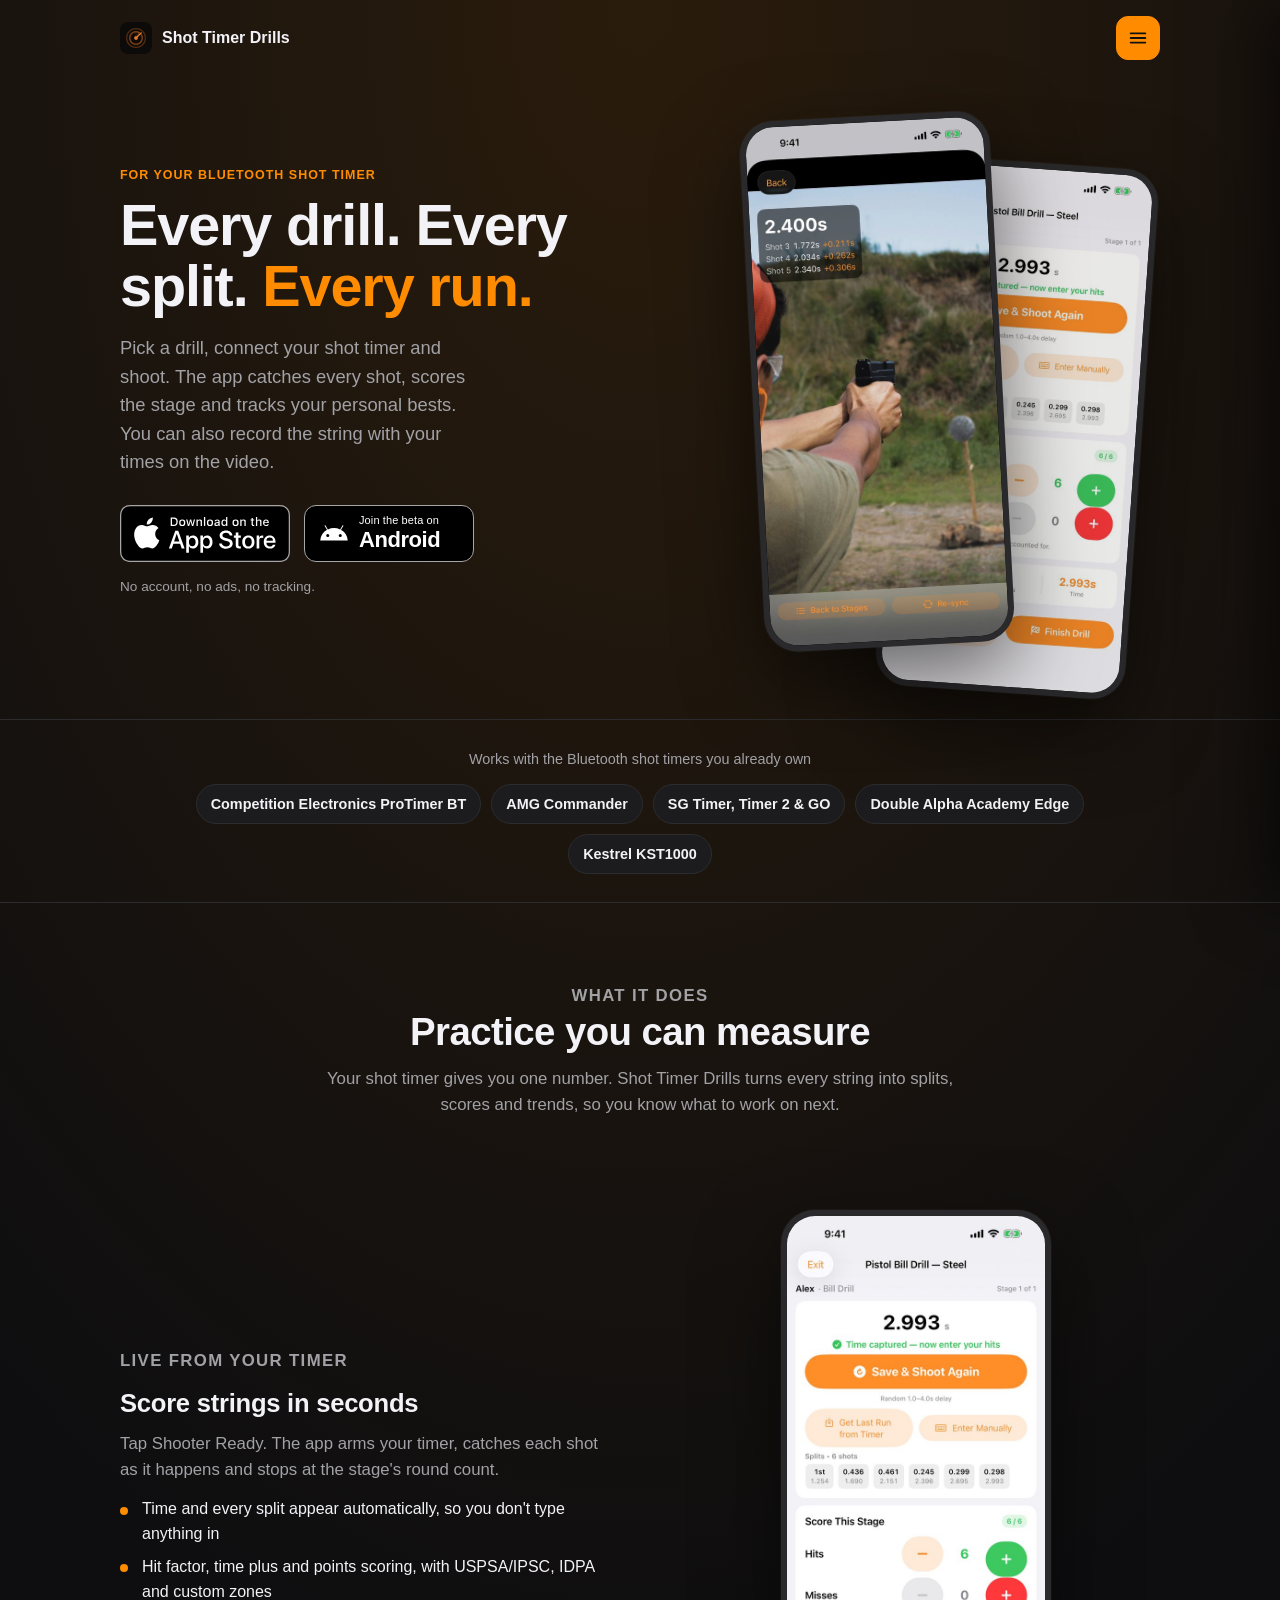
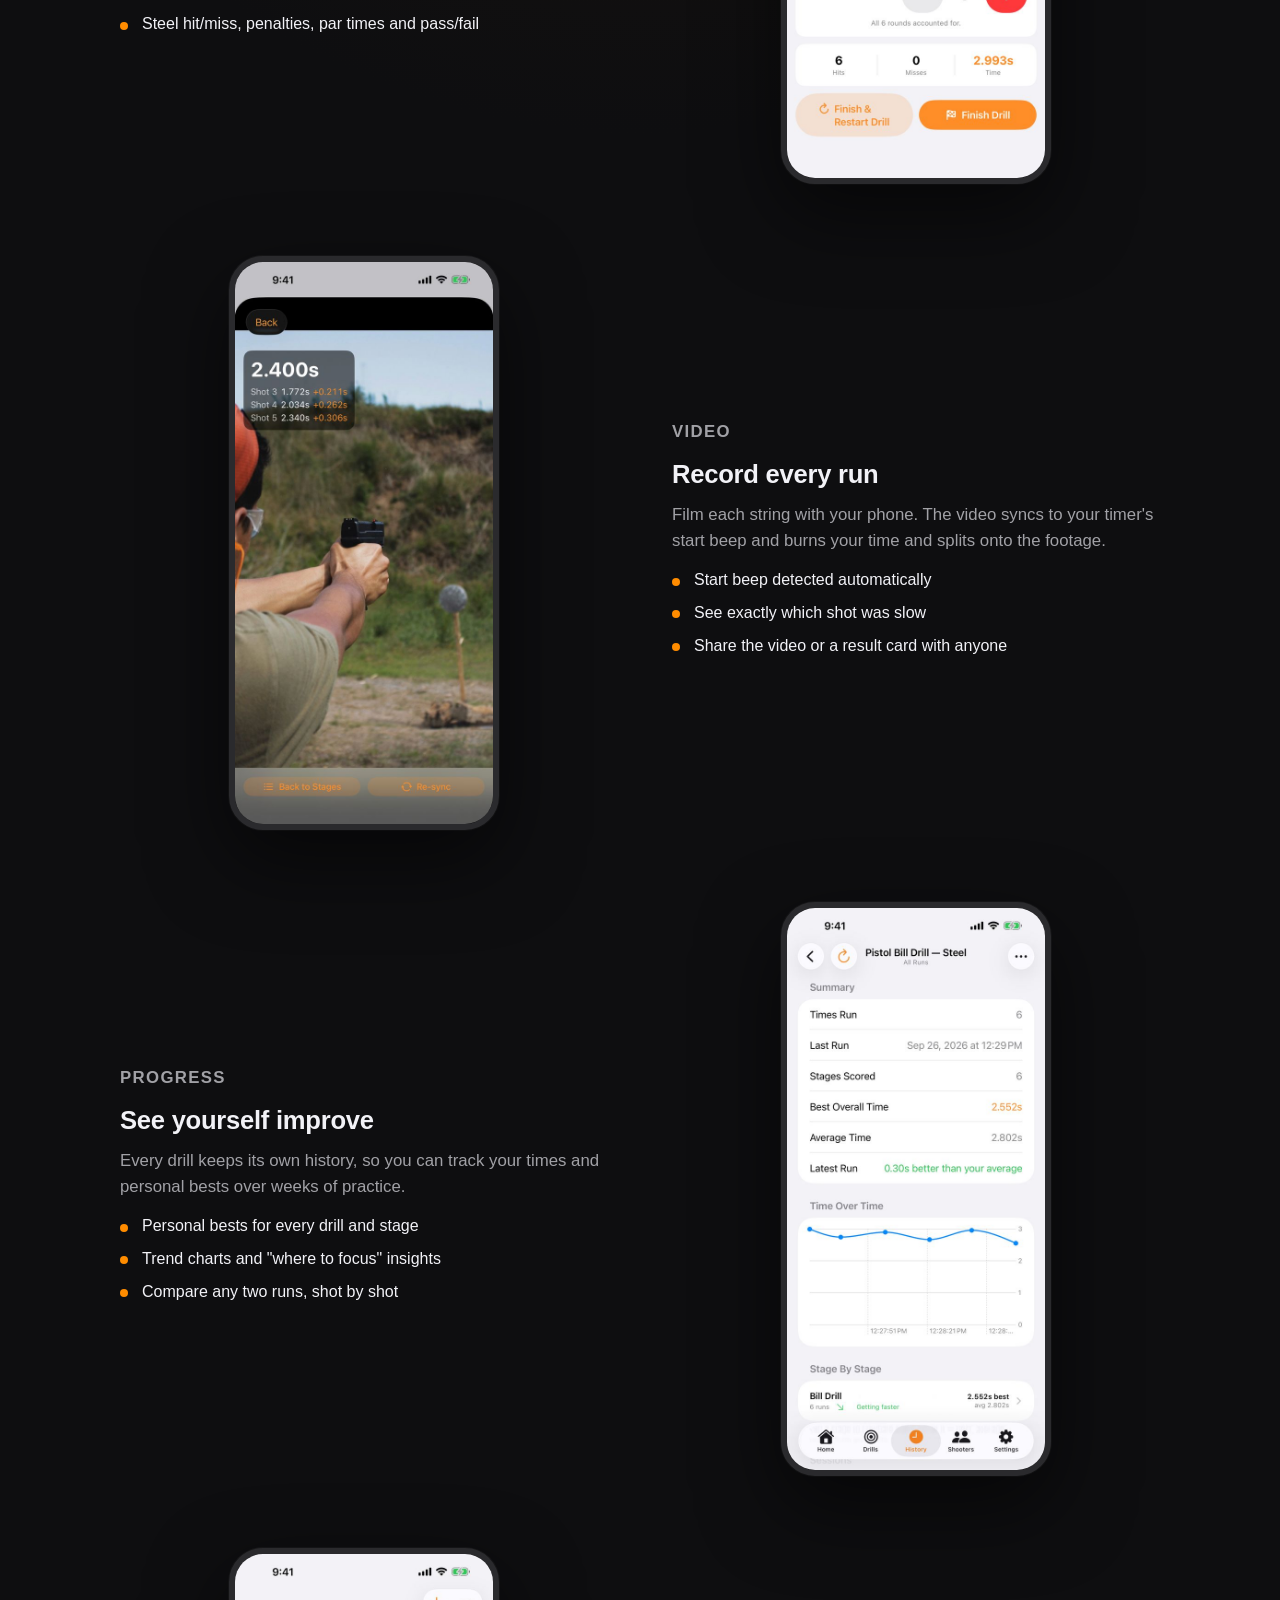
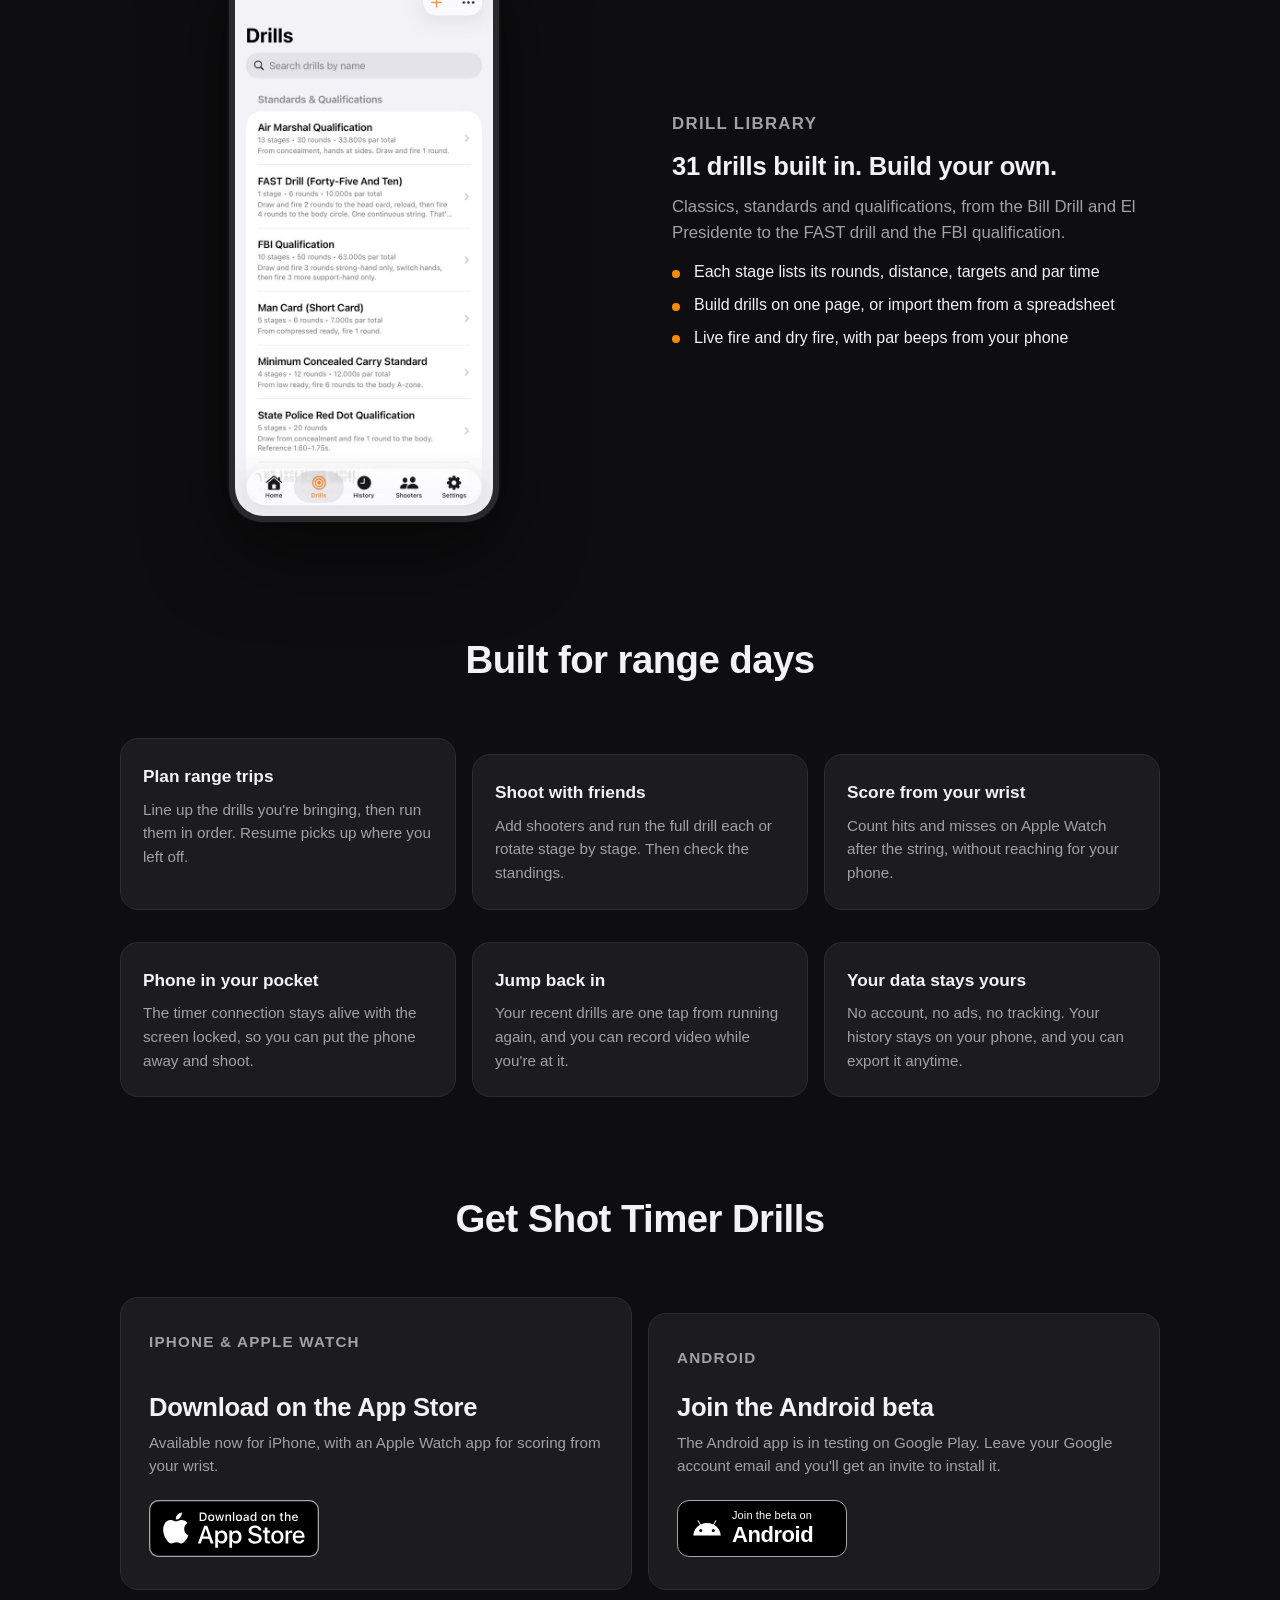
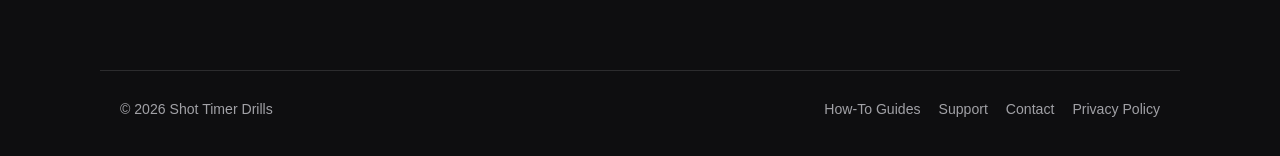
==== index.html @ 2b4931ea "Header: orange menu button Co-Authored-By: Claude Opus 5.5 <noreply@anthropic.com>" ====
<!doctype html>
<html lang="en">
<head>
<meta charset="utf-8">
<meta name="viewport" content="width=device-width, initial-scale=1, viewport-fit=cover">
<script>
  // Old links (and app versions already installed) point at the GitHub Pages
  // address, whose root used to be the privacy policy. Send them here.
  if (location.hostname === 'dkuruvilla12.github.io') {
    var p = location.pathname.replace(/^\/shot-timer-drills/, '') || '/';
    if (p === '/' || p === '/index.html') p = '/privacy/';
    location.replace('https://shottimerdrills.com' + p + location.hash);
  }
</script>
<title>Shot Timer Drills — Drills, splits and progress with your Bluetooth shot timer</title>
<meta name="description" content="Run shooting drills with your Bluetooth shot timer. Shot Timer Drills catches every split, scores the stage, records video with your times on it, and tracks your personal bests.">
<link rel="canonical" href="https://shottimerdrills.com/">
<meta property="og:type" content="website">
<meta property="og:title" content="Shot Timer Drills">
<meta property="og:description" content="Drills, splits and personal bests with your Bluetooth shot timer. On iPhone now, Android testers wanted.">
<meta property="og:url" content="https://shottimerdrills.com/">
<meta property="og:image" content="https://shottimerdrills.com/download/share.jpg">
<meta property="og:image:width" content="1024">
<meta property="og:image:height" content="500">
<meta name="twitter:card" content="summary_large_image">
<meta name="apple-itunes-app" content="app-id=6804109678">
<meta name="theme-color" content="#0e0e10">
<link rel="icon" href="download/icon.png">
<link rel="apple-touch-icon" href="download/icon.png">
<link rel="stylesheet" href="/site.css?v=3">
<style>
  :root {
    color-scheme: dark;
    --bg: #0e0e10;
    --card: #1c1c1e;
    --text: #f2f2f7;
    --muted: #a1a1a6;
    --accent: #ff8c00;
    --border: #2c2c2e;
  }
  * { box-sizing: border-box; }
  html { scroll-behavior: smooth; }
  body {
    margin: 0;
    font-family: -apple-system, BlinkMacSystemFont, "Segoe UI", Roboto, Helvetica, Arial, sans-serif;
    background: radial-gradient(120% 50% at 50% 0%, #2a1c0c 0%, var(--bg) 70%) no-repeat, var(--bg);
    color: var(--text);
    line-height: 1.55;
    -webkit-text-size-adjust: 100%;
  }
  a { color: var(--accent); text-decoration: none; }
  img { max-width: 100%; }
  .wrap { max-width: 1080px; margin: 0 auto; padding: 0 20px; }

  /* Hero */
  .hero {
    display: grid; grid-template-columns: 1.1fr 0.9fr; gap: 48px; align-items: center;
    padding: 40px 0 72px;
  }
  .eyebrow {
    color: var(--accent); font-weight: 700; font-size: 0.78rem;
    letter-spacing: 0.08em; text-transform: uppercase; margin: 0 0 10px;
  }
  h1 { font-size: clamp(2.3rem, 5.5vw, 3.6rem); line-height: 1.05; letter-spacing: -0.02em; margin: 0 0 18px; }
  h1 em { font-style: normal; color: var(--accent); }
  .lede { color: var(--muted); font-size: 1.15rem; margin: 0 0 28px; max-width: 34ch; }
  .ctas { display: flex; flex-wrap: wrap; align-items: center; gap: 14px; }
  .store-badge { display: inline-block; line-height: 0; border-radius: 12px; }
  .store-badge img { width: 170px; height: auto; display: block; }
  .button {
    display: inline-flex; align-items: center; gap: 8px;
    height: 57px; padding: 0 22px; border-radius: 12px;
    font-weight: 700; font-size: 1rem;
    border: 1px solid var(--border); background: var(--card); color: var(--text);
  }
  .button:hover { border-color: var(--accent); }
  .button.primary { background: var(--accent); border-color: var(--accent); color: #111; }
  .cta-note { color: var(--muted); font-size: 0.85rem; margin: 14px 0 0; }
  /* Android beta button styled like the App Store badge beside it */
  .beta-badge {
    display: inline-flex; align-items: center; gap: 10px;
    height: 57px; min-width: 170px; padding: 0 18px 0 14px;
    background: #000; color: #fff; border: 1px solid #a6a6a6; border-radius: 12px;
    text-decoration: none; line-height: 1; text-align: left;
  }
  .beta-badge:hover { text-decoration: none; border-color: #d1d1d6; }
  .beta-badge svg { width: 30px; height: 30px; flex: none; }
  .beta-badge .small { display: block; font-size: 11px; font-weight: 500; letter-spacing: 0.01em; margin-bottom: 3px; }
  .beta-badge .big { display: block; font-size: 22px; font-weight: 600; letter-spacing: -0.02em; }

  .phones { position: relative; display: flex; justify-content: center; min-height: 520px; }
  .phone {
    width: 250px; border-radius: 34px; overflow: hidden;
    border: 6px solid #2a2a2d; background: #000;
    box-shadow: 0 30px 80px rgba(0, 0, 0, 0.55), 0 0 0 1px rgba(255, 255, 255, 0.04);
  }
  .phone img { display: block; width: 100%; height: auto; }
  .phones .phone:first-child { position: relative; z-index: 2; transform: translateX(-60px) rotate(-3deg); }
  .phones .phone:last-child { position: absolute; top: 46px; transform: translateX(80px) rotate(4deg); opacity: 0.9; }

  /* Timers strip */
  .timers {
    border-top: 1px solid var(--border); border-bottom: 1px solid var(--border);
    padding: 28px 0; text-align: center;
  }
  .timers p { margin: 0 0 14px; color: var(--muted); font-size: 0.9rem; }
  .timers ul { list-style: none; margin: 0; padding: 0; display: flex; flex-wrap: wrap; justify-content: center; gap: 10px; }
  .timers li {
    padding: 8px 14px; border-radius: 999px; background: var(--card);
    border: 1px solid var(--border); font-size: 0.9rem; font-weight: 600;
  }

  /* Features */
  .features { padding: 80px 0 20px; }
  .section-head { text-align: center; max-width: 640px; margin: 0 auto 56px; }
  h2 { font-size: clamp(1.7rem, 3.5vw, 2.4rem); line-height: 1.15; letter-spacing: -0.015em; margin: 0 0 12px; }
  .section-head p { color: var(--muted); font-size: 1.05rem; margin: 0; }
  .feature {
    display: grid; grid-template-columns: 1fr 1fr; gap: 64px; align-items: center;
    padding: 36px 0;
  }
  .feature:nth-of-type(even) .feature-shot { order: -1; }
  .feature-shot { display: flex; justify-content: center; }
  .feature-shot .phone { width: 270px; }
  h3 { font-size: 1.6rem; line-height: 1.2; margin: 0 0 12px; letter-spacing: -0.01em; }
  .feature p { color: var(--muted); margin: 0 0 14px; font-size: 1.05rem; }
  .feature ul { margin: 0; padding: 0; list-style: none; }
  .feature li { position: relative; padding-left: 22px; margin: 8px 0; }
  .feature li::before {
    content: ""; position: absolute; left: 0; top: 0.6em;
    width: 8px; height: 8px; border-radius: 50%; background: var(--accent);
  }

  /* Extras grid */
  .extras { padding: 60px 0 40px; }
  .grid { display: grid; grid-template-columns: repeat(3, 1fr); gap: 16px; }
  .card {
    background: var(--card); border: 1px solid var(--border); border-radius: 18px;
    padding: 24px 22px;
  }
  .card h4 { margin: 0 0 8px; font-size: 1.08rem; }
  .card p { margin: 0; color: var(--muted); font-size: 0.95rem; }

  /* Get it */
  .get { padding: 60px 0 80px; }
  .get-grid { display: grid; grid-template-columns: 1fr 1fr; gap: 16px; }
  .get .card { padding: 32px 28px; display: flex; flex-direction: column; align-items: flex-start; }
  .get .card h3 { margin-bottom: 8px; }
  .get .card p { margin-bottom: 22px; flex: 1; }
  .get .card img.icon { width: 64px; height: 64px; border-radius: 15px; margin-bottom: 18px; }


  @media (max-width: 860px) {
    .hero { grid-template-columns: 1fr; text-align: center; padding-top: 24px; gap: 40px; }
    .lede { margin-left: auto; margin-right: auto; }
    .ctas { justify-content: center; }
    .phones { min-height: 0; }
    .phones .phone:first-child { transform: translateX(-40px) rotate(-3deg); width: 210px; }
    .phones .phone:last-child { transform: translateX(60px) rotate(4deg); width: 200px; top: 36px; }
    .feature { grid-template-columns: 1fr; gap: 28px; text-align: left; padding: 28px 0; }
    .feature .feature-shot, .feature:nth-of-type(even) .feature-shot { order: 0; }
    .feature-shot .phone { width: 240px; }
    .grid { grid-template-columns: 1fr 1fr; }
    .get-grid { grid-template-columns: 1fr; }
  }
  @media (max-width: 520px) {
    .grid { grid-template-columns: 1fr; }
    .phones .phone:first-child { width: 190px; transform: translateX(-34px) rotate(-3deg); }
    .phones .phone:last-child { width: 175px; transform: translateX(52px) rotate(4deg); }
    .button { height: 54px; }
  }
</style>
</head>
<body>
<nav class="site-nav" aria-label="Site">
  <a class="brand" href="/"><img src="/download/icon.png" alt="" width="32" height="32">Shot Timer Drills</a>
  <ul>
    <li><a href="/guides/">Guides</a></li>
    <li><a href="/support/">Support</a></li>
    <li><a href="/contact/">Contact</a></li>
  </ul>
</nav>
<div class="wrap">
  <header class="hero">
    <div>
      <p class="eyebrow">For your Bluetooth shot timer</p>
      <h1>Every drill. Every split. <em>Every run.</em></h1>
      <p class="lede">Pick a drill, connect your shot timer and shoot. The app catches every shot, scores the stage and tracks your personal bests. You can also record the string with your times on the video.</p>
      <div class="ctas">
        <a class="store-badge" href="https://apps.apple.com/us/app/shot-timer-drills/id6804109678">
          <img src="download/app-store-badge.svg" alt="Download on the App Store" width="170" height="57">
        </a>
        <a class="beta-badge" href="/beta/" aria-label="Join the beta on Android">
          <svg viewBox="0 0 24 24" aria-hidden="true"><path fill="#fff" d="M17.6 9.48l1.84-3.18a.38.38 0 0 0-.66-.38l-1.86 3.22a11.5 11.5 0 0 0-9.84 0L5.22 5.92a.38.38 0 0 0-.66.38L6.4 9.48A10.78 10.78 0 0 0 1 18h22a10.78 10.78 0 0 0-5.4-8.52zM7 15.25A1.25 1.25 0 1 1 8.25 14 1.25 1.25 0 0 1 7 15.25zm10 0A1.25 1.25 0 1 1 18.25 14 1.25 1.25 0 0 1 17 15.25z"/></svg>
          <span><span class="small">Join the beta on</span><span class="big">Android</span></span>
        </a>
      </div>
      <p class="cta-note">No account, no ads, no tracking.</p>
    </div>
    <div class="phones" aria-hidden="true">
      <div class="phone"><img src="images/video.jpg" alt="" width="560" height="1220"></div>
      <div class="phone"><img src="images/scoring.jpg" alt="" width="560" height="1220"></div>
    </div>
  </header>
</div>

<section class="timers" aria-label="Supported shot timers">
  <div class="wrap">
    <p>Works with the Bluetooth shot timers you already own</p>
    <ul>
      <li>Competition Electronics ProTimer BT</li>
      <li>AMG Commander</li>
      <li>SG Timer, Timer 2 &amp; GO</li>
      <li>Double Alpha Academy Edge</li>
      <li>Kestrel KST1000</li>
    </ul>
  </div>
</section>

<main class="wrap">
  <section class="features" id="features">
    <div class="section-head">
      <p class="eyebrow">What it does</p>
      <h2>Practice you can measure</h2>
      <p>Your shot timer gives you one number. Shot Timer Drills turns every string into splits, scores and trends, so you know what to work on next.</p>
    </div>

    <article class="feature">
      <div>
        <p class="eyebrow">Live from your timer</p>
        <h3>Score strings in seconds</h3>
        <p>Tap Shooter Ready. The app arms your timer, catches each shot as it happens and stops at the stage's round count.</p>
        <ul>
          <li>Time and every split appear automatically, so you don't type anything in</li>
          <li>Hit factor, time plus and points scoring, with USPSA/IPSC, IDPA and custom zones</li>
          <li>Steel hit/miss, penalties, par times and pass/fail</li>
        </ul>
      </div>
      <div class="feature-shot"><div class="phone"><img src="images/scoring.jpg" alt="Scoring a Bill Drill string: 2.993 seconds with six splits and hit counters" width="560" height="1220" loading="lazy"></div></div>
    </article>

    <article class="feature">
      <div>
        <p class="eyebrow">Video</p>
        <h3>Record every run</h3>
        <p>Film each string with your phone. The video syncs to your timer's start beep and burns your time and splits onto the footage.</p>
        <ul>
          <li>Start beep detected automatically</li>
          <li>See exactly which shot was slow</li>
          <li>Share the video or a result card with anyone</li>
        </ul>
      </div>
      <div class="feature-shot"><div class="phone"><img src="images/video.jpg" alt="Recorded video of a shooter with total time and splits overlaid" width="560" height="1220" loading="lazy"></div></div>
    </article>

    <article class="feature">
      <div>
        <p class="eyebrow">Progress</p>
        <h3>See yourself improve</h3>
        <p>Every drill keeps its own history, so you can track your times and personal bests over weeks of practice.</p>
        <ul>
          <li>Personal bests for every drill and stage</li>
          <li>Trend charts and "where to focus" insights</li>
          <li>Compare any two runs, shot by shot</li>
        </ul>
      </div>
      <div class="feature-shot"><div class="phone"><img src="images/progress.jpg" alt="Drill summary with best time, average time and a time-over-time chart" width="560" height="1220" loading="lazy"></div></div>
    </article>

    <article class="feature">
      <div>
        <p class="eyebrow">Drill library</p>
        <h3>31 drills built in. Build your own.</h3>
        <p>Classics, standards and qualifications, from the Bill Drill and El Presidente to the FAST drill and the FBI qualification.</p>
        <ul>
          <li>Each stage lists its rounds, distance, targets and par time</li>
          <li>Build drills on one page, or import them from a spreadsheet</li>
          <li>Live fire and dry fire, with par beeps from your phone</li>
        </ul>
      </div>
      <div class="feature-shot"><div class="phone"><img src="images/library.jpg" alt="Drill library listing standards and qualifications" width="560" height="1220" loading="lazy"></div></div>
    </article>
  </section>

  <section class="extras" aria-labelledby="extras-title">
    <div class="section-head">
      <h2 id="extras-title">Built for range days</h2>
    </div>
    <div class="grid">
      <div class="card">
        <h4>Plan range trips</h4>
        <p>Line up the drills you're bringing, then run them in order. Resume picks up where you left off.</p>
      </div>
      <div class="card">
        <h4>Shoot with friends</h4>
        <p>Add shooters and run the full drill each or rotate stage by stage. Then check the standings.</p>
      </div>
      <div class="card">
        <h4>Score from your wrist</h4>
        <p>Count hits and misses on Apple Watch after the string, without reaching for your phone.</p>
      </div>
      <div class="card">
        <h4>Phone in your pocket</h4>
        <p>The timer connection stays alive with the screen locked, so you can put the phone away and shoot.</p>
      </div>
      <div class="card">
        <h4>Jump back in</h4>
        <p>Your recent drills are one tap from running again, and you can record video while you're at it.</p>
      </div>
      <div class="card">
        <h4>Your data stays yours</h4>
        <p>No account, no ads, no tracking. Your history stays on your phone, and you can export it anytime.</p>
      </div>
    </div>
  </section>

  <section class="get" id="get" aria-labelledby="get-title">
    <div class="section-head">
      <h2 id="get-title">Get Shot Timer Drills</h2>
    </div>
    <div class="get-grid">
      <div class="card">
        <p class="eyebrow">iPhone &amp; Apple Watch</p>
        <h3>Download on the App Store</h3>
        <p>Available now for iPhone, with an Apple Watch app for scoring from your wrist.</p>
        <a class="store-badge" href="https://apps.apple.com/us/app/shot-timer-drills/id6804109678">
          <img src="download/app-store-badge.svg" alt="Download on the App Store" width="170" height="57">
        </a>
      </div>
      <div class="card">
        <p class="eyebrow">Android</p>
        <h3>Join the Android beta</h3>
        <p>The Android app is in testing on Google Play. Leave your Google account email and you'll get an invite to install it.</p>
        <a class="beta-badge" href="/beta/" aria-label="Join the beta on Android">
          <svg viewBox="0 0 24 24" aria-hidden="true"><path fill="#fff" d="M17.6 9.48l1.84-3.18a.38.38 0 0 0-.66-.38l-1.86 3.22a11.5 11.5 0 0 0-9.84 0L5.22 5.92a.38.38 0 0 0-.66.38L6.4 9.48A10.78 10.78 0 0 0 1 18h22a10.78 10.78 0 0 0-5.4-8.52zM7 15.25A1.25 1.25 0 1 1 8.25 14 1.25 1.25 0 0 1 7 15.25zm10 0A1.25 1.25 0 1 1 18.25 14 1.25 1.25 0 0 1 17 15.25z"/></svg>
          <span><span class="small">Join the beta on</span><span class="big">Android</span></span>
        </a>
      </div>
    </div>
  </section>

</main>
<footer class="site-footer">
  <span>© 2026 Shot Timer Drills</span>
  <div class="links">
    <a href="/guides/">How-To Guides</a>
    <a href="/support/">Support</a>
    <a href="/contact/">Contact</a>
    <a href="/privacy/">Privacy Policy</a>
  </div>
</footer>
<script src="/site.js?v=1" defer></script>
</body>
</html>
---- site.css ----
/* Shared look for every page, matching the home page: dark, amber glow, orange accent.
   Pages may add their own <style> after this file for page-only rules. */
:root {
  color-scheme: dark;
  --bg: #0e0e10;
  --card: #1c1c1e;
  --card-2: #151517;
  --text: #f2f2f7;
  --muted: #a1a1a6;
  --accent: #ff8c00;
  --border: #2c2c2e;
  --frame: #2a2a2d;
}
* { box-sizing: border-box; }
html { scroll-behavior: smooth; }
body {
  margin: 0;
  font-family: -apple-system, BlinkMacSystemFont, "Segoe UI", Roboto, Helvetica, Arial, sans-serif;
  background: radial-gradient(120% 50% at 50% 0%, #2a1c0c 0%, var(--bg) 70%) no-repeat, var(--bg);
  color: var(--text);
  line-height: 1.6;
  -webkit-text-size-adjust: 100%;
}
a { color: var(--accent); text-decoration: none; }
a:hover { text-decoration: underline; }
img { max-width: 100%; }

/* Menu */
.site-nav {
  max-width: 1080px;
  margin: 0 auto;
  padding: max(16px, env(safe-area-inset-top)) 20px 16px;
  display: flex;
  align-items: center;
  justify-content: space-between;
  gap: 12px 24px;
  flex-wrap: wrap;
  line-height: 1.3;
}
.site-nav .brand {
  display: flex;
  align-items: center;
  gap: 10px;
  color: var(--text);
  font-weight: 700;
  font-size: 1rem;
}
.site-nav .brand:hover { text-decoration: none; }
.site-nav .brand img { width: 32px; height: 32px; border-radius: 8px; }
.site-nav ul {
  list-style: none;
  margin: 0;
  padding: 0;
  display: flex;
  flex-wrap: wrap;
  gap: 4px 22px;
  font-size: 0.95rem;
}
.site-nav ul a { color: var(--muted); }
.site-nav ul a:hover { color: var(--text); text-decoration: none; }
.site-nav ul a[aria-current="page"] { color: var(--accent); font-weight: 600; }

/* Page layout */
.page { max-width: 760px; margin: 0 auto; padding: 0 20px 72px; }
.page.wide { max-width: 1000px; }
.page-head { text-align: center; padding: 40px 0 40px; }
.eyebrow {
  color: var(--accent);
  font-weight: 700;
  font-size: 0.78rem;
  letter-spacing: 0.08em;
  text-transform: uppercase;
  margin: 0 0 10px;
}
.page-head h1 {
  font-size: clamp(2.2rem, 5vw, 3.2rem);
  line-height: 1.08;
  letter-spacing: -0.02em;
  margin: 0 0 14px;
}
.page-head .lede { color: var(--muted); font-size: 1.12rem; margin: 0 auto; max-width: 52ch; }
.page-head .meta { color: var(--muted); font-size: 0.9rem; margin: 10px 0 0; }

/* Cards and prose */
.card {
  background: var(--card);
  border: 1px solid var(--border);
  border-radius: 18px;
  padding: 32px;
}
.card + .card { margin-top: 16px; }
.prose h2 {
  font-size: 1.3rem;
  line-height: 1.25;
  letter-spacing: -0.01em;
  margin: 36px 0 10px;
  scroll-margin-top: 20px;
}
.prose h2:first-child { margin-top: 0; }
.prose p, .prose li { color: #d1d1d6; }
.prose strong { color: var(--text); }
.prose ul, .prose ol { padding-left: 1.3em; }
.prose li { margin: 6px 0; }
.prose .note {
  margin-top: 36px;
  padding-top: 22px;
  border-top: 1px solid var(--border);
  color: var(--muted);
}

/* Buttons */
.button {
  display: inline-flex;
  align-items: center;
  justify-content: center;
  gap: 8px;
  min-height: 54px;
  padding: 12px 24px;
  border-radius: 12px;
  font: inherit;
  font-weight: 700;
  font-size: 1rem;
  border: 1px solid var(--border);
  background: var(--card);
  color: var(--text);
  cursor: pointer;
  text-align: center;
}
.button:hover { border-color: var(--accent); text-decoration: none; }
.button.primary { background: var(--accent); border-color: var(--accent); color: #111; }
.button.primary:hover { opacity: 0.92; }

/* Phone screenshot frame (same as the home page) */
.phone {
  border-radius: 30px;
  overflow: hidden;
  border: 6px solid var(--frame);
  background: #000;
  box-shadow: 0 24px 60px rgba(0, 0, 0, 0.5), 0 0 0 1px rgba(255, 255, 255, 0.04);
}
.phone img { display: block; width: 100%; height: auto; }

/* Footer */
.site-footer {
  max-width: 1080px;
  margin: 0 auto;
  border-top: 1px solid var(--border);
  padding: 28px 20px max(36px, env(safe-area-inset-bottom));
  color: var(--muted);
  font-size: 0.88rem;
  display: flex;
  flex-wrap: wrap;
  justify-content: space-between;
  gap: 12px;
}
.site-footer .links { display: flex; flex-wrap: wrap; gap: 18px; }
.site-footer .links a { color: var(--muted); }
.site-footer .links a:hover { color: var(--text); text-decoration: none; }

@media (max-width: 560px) {
  .site-nav { justify-content: center; }
  .site-nav ul { width: 100%; justify-content: center; gap: 4px 20px; }
  .page-head { padding: 24px 0 28px; }
  .card { padding: 24px 20px; }
  .site-footer { justify-content: center; text-align: center; }
  .site-footer .links { justify-content: center; }
}

/* Pop-out menu from the right (built by site.js) */
.menu-button, .menu-close {
  display: grid; place-items: center;
  width: 44px; height: 44px; padding: 0;
  border-radius: 12px; border: 1px solid var(--border);
  background: var(--card); color: var(--text); cursor: pointer;
}
.menu-button:hover, .menu-close:hover { border-color: var(--accent); }
.menu-button { background: var(--accent); border-color: var(--accent); color: #111; }
.menu-button:hover { opacity: 0.9; }
.menu-button svg, .menu-close svg {
  width: 22px; height: 22px; fill: none; stroke: currentColor; stroke-width: 2; stroke-linecap: round;
}
.js-menu .site-nav { justify-content: space-between; }
.menu-backdrop {
  position: fixed; inset: 0; z-index: 50;
  background: rgba(0, 0, 0, 0.55);
  opacity: 0; pointer-events: none; transition: opacity 0.25s ease;
}
.menu-drawer {
  position: fixed; top: 0; right: 0; bottom: 0; z-index: 51;
  width: min(320px, 86vw);
  display: flex; flex-direction: column; gap: 8px;
  padding: max(16px, env(safe-area-inset-top)) 20px max(24px, env(safe-area-inset-bottom));
  background: #141416; border-left: 1px solid var(--border);
  box-shadow: -20px 0 60px rgba(0, 0, 0, 0.5);
  transform: translateX(100%); transition: transform 0.28s ease;
  overflow-y: auto;
}
.menu-open { overflow: hidden; }
.menu-open .menu-backdrop { opacity: 1; pointer-events: auto; }
.menu-open .menu-drawer { transform: none; }
.menu-head {
  display: flex; align-items: center; justify-content: space-between;
  padding-bottom: 12px; margin-bottom: 4px; border-bottom: 1px solid var(--border);
}
.menu-head span {
  color: var(--muted); font-weight: 700; font-size: 0.78rem;
  letter-spacing: 0.08em; text-transform: uppercase;
}
.menu-drawer ul { list-style: none; margin: 0; padding: 0; display: grid; gap: 4px; }
.menu-drawer ul a {
  display: block; padding: 14px 12px; border-radius: 12px;
  color: var(--text); font-size: 1.15rem; font-weight: 600;
}
.menu-drawer ul a:hover { background: var(--card); text-decoration: none; }
.menu-drawer ul a[aria-current="page"] { color: var(--accent); background: rgba(255, 140, 0, 0.1); }
.menu-cta { margin-top: auto; display: grid; gap: 10px; padding-top: 20px; }
.menu-cta-link {
  display: block; text-align: center; padding: 14px 16px; border-radius: 12px;
  font-weight: 700; color: var(--text); background: var(--card); border: 1px solid var(--border);
}
.menu-cta-link:hover { text-decoration: none; border-color: var(--accent); }
.menu-cta-link.primary { background: var(--accent); border-color: var(--accent); color: #111; }
@media (max-width: 560px) {
  .js-menu .site-nav { justify-content: space-between; }
}
@media (prefers-reduced-motion: reduce) {
  .menu-drawer, .menu-backdrop { transition: none; }
}
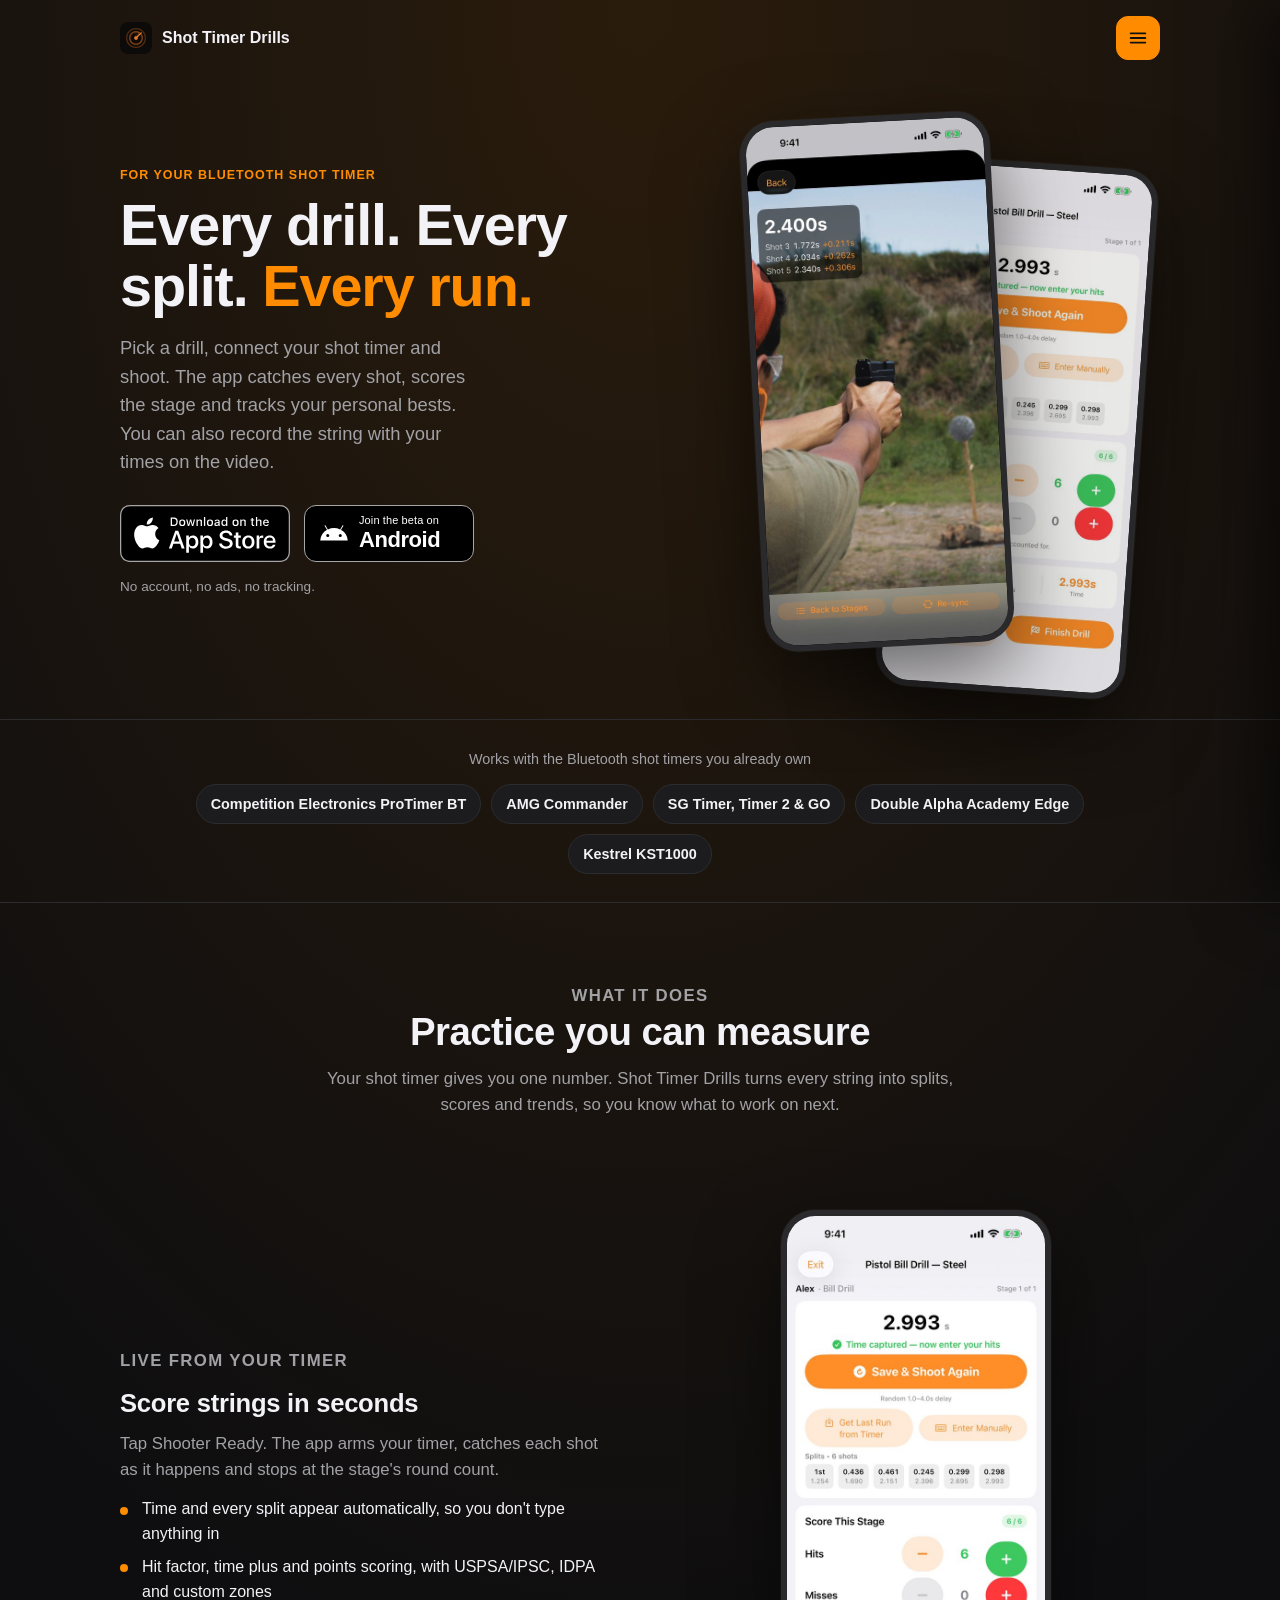
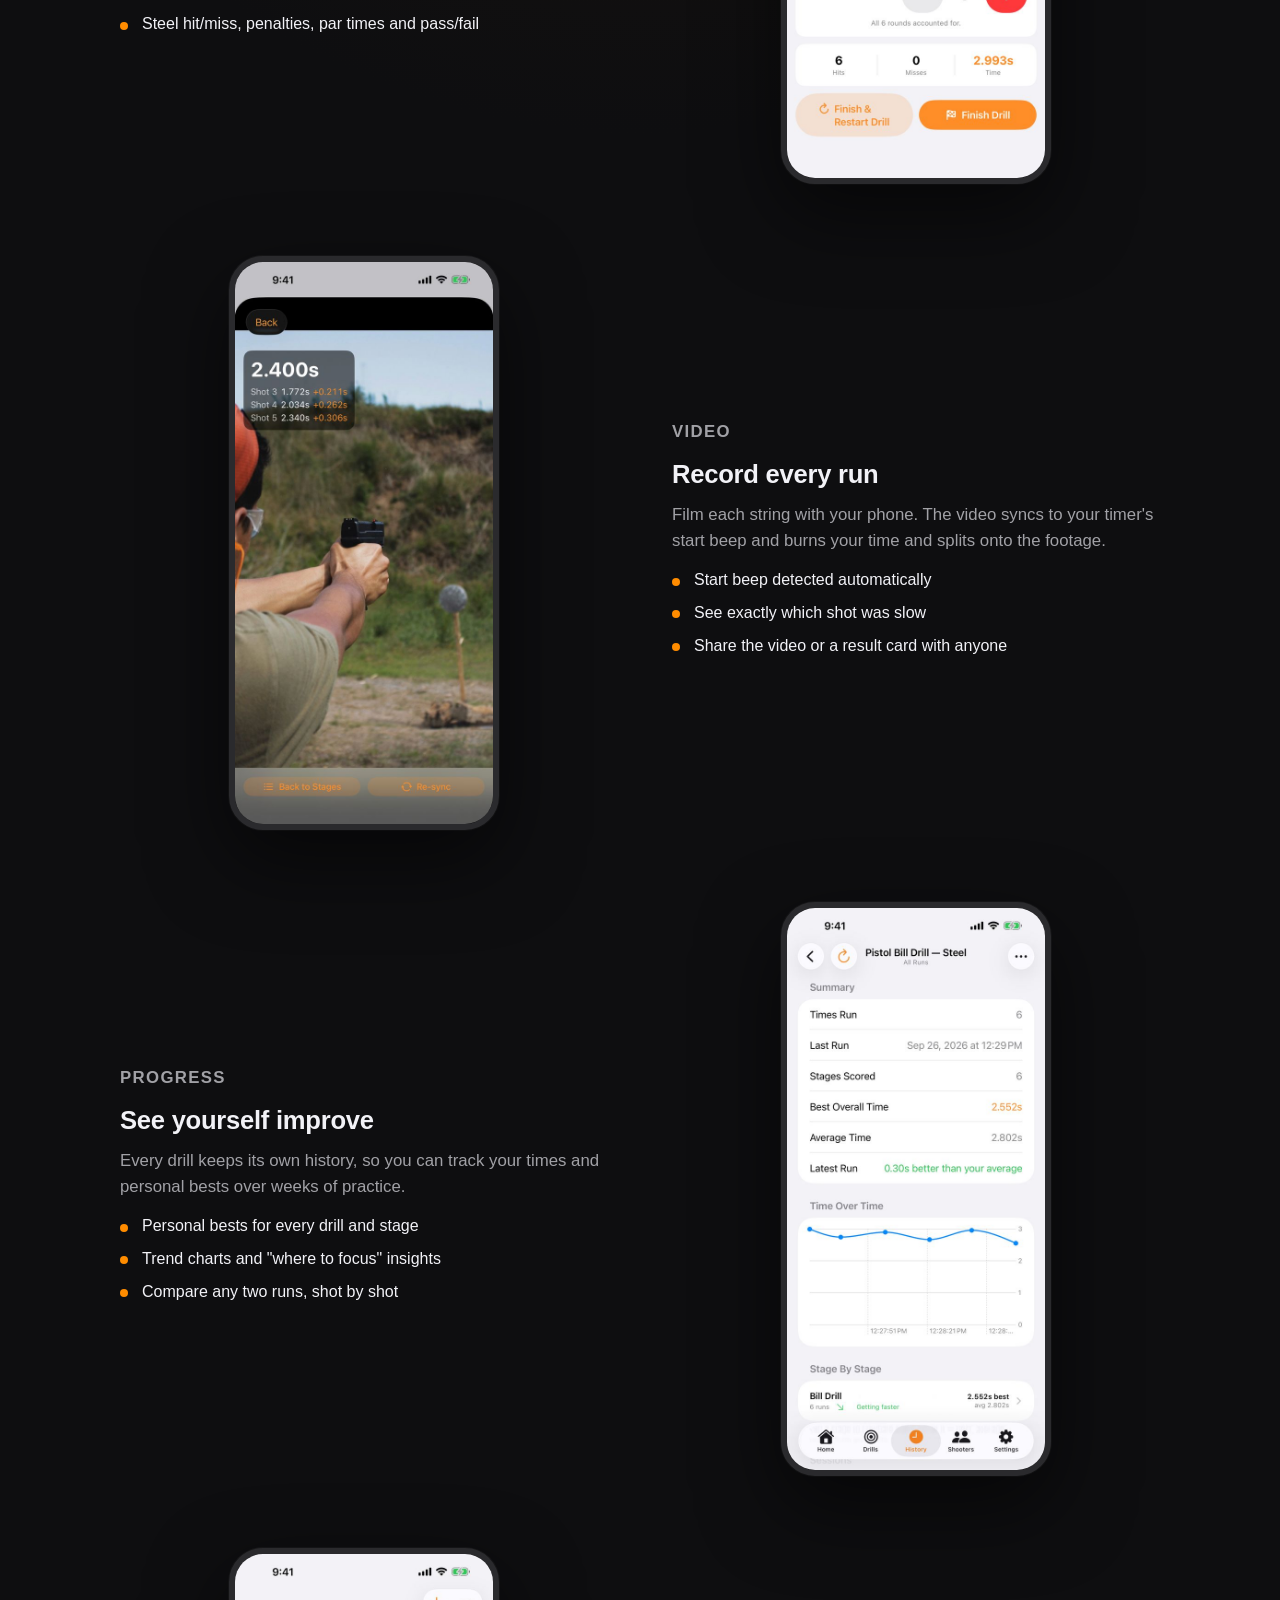
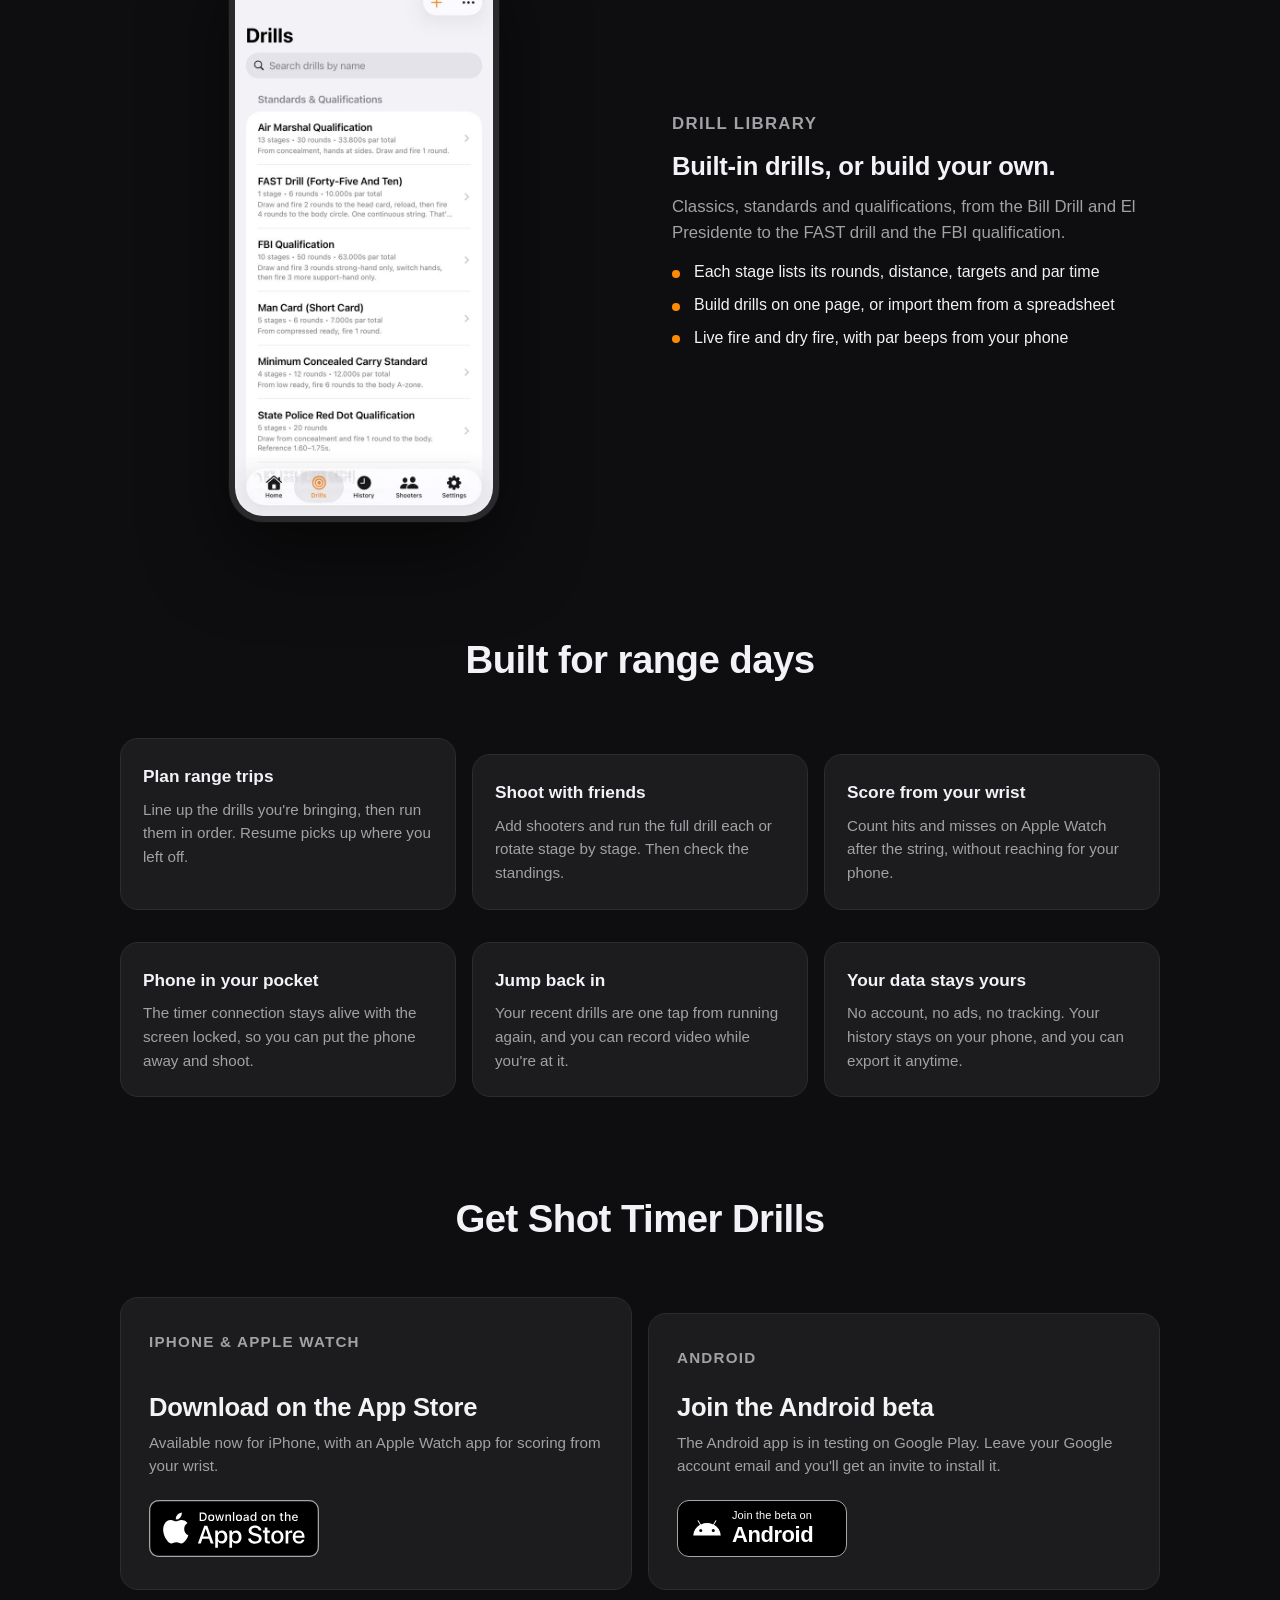
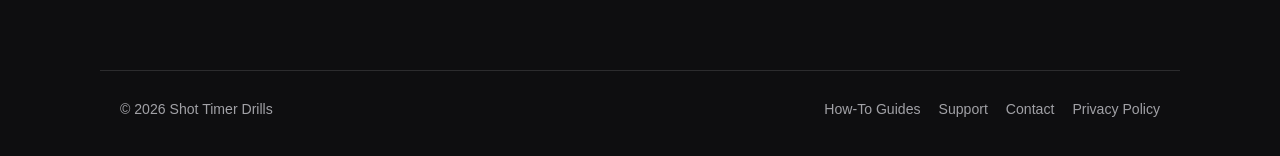
==== commit e75a657c: "Home: drop the drill count from the Drill library heading Co-Authored-By: Claude Sonnet 5.5 <noreply" ====
--- a/index.html
+++ b/index.html
@@ -27,7 +27,7 @@
 <meta name="theme-color" content="#0e0e10">
 <link rel="icon" href="download/icon.png">
 <link rel="apple-touch-icon" href="download/icon.png">
-<link rel="stylesheet" href="/site.css?v=3">
+<link rel="stylesheet" href="/site.css?v=4">
 <style>
   :root {
     color-scheme: dark;
@@ -76,17 +76,6 @@
   .button:hover { border-color: var(--accent); }
   .button.primary { background: var(--accent); border-color: var(--accent); color: #111; }
   .cta-note { color: var(--muted); font-size: 0.85rem; margin: 14px 0 0; }
-  /* Android beta button styled like the App Store badge beside it */
-  .beta-badge {
-    display: inline-flex; align-items: center; gap: 10px;
-    height: 57px; min-width: 170px; padding: 0 18px 0 14px;
-    background: #000; color: #fff; border: 1px solid #a6a6a6; border-radius: 12px;
-    text-decoration: none; line-height: 1; text-align: left;
-  }
-  .beta-badge:hover { text-decoration: none; border-color: #d1d1d6; }
-  .beta-badge svg { width: 30px; height: 30px; flex: none; }
-  .beta-badge .small { display: block; font-size: 11px; font-weight: 500; letter-spacing: 0.01em; margin-bottom: 3px; }
-  .beta-badge .big { display: block; font-size: 22px; font-weight: 600; letter-spacing: -0.02em; }
 
   .phones { position: relative; display: flex; justify-content: center; min-height: 520px; }
   .phone {
@@ -270,7 +259,7 @@
     <article class="feature">
       <div>
         <p class="eyebrow">Drill library</p>
-        <h3>31 drills built in. Build your own.</h3>
+        <h3>Built-in drills, or build your own.</h3>
         <p>Classics, standards and qualifications, from the Bill Drill and El Presidente to the FAST drill and the FBI qualification.</p>
         <ul>
           <li>Each stage lists its rounds, distance, targets and par time</li>
@@ -349,6 +338,6 @@
     <a href="/privacy/">Privacy Policy</a>
   </div>
 </footer>
-<script src="/site.js?v=1" defer></script>
+<script src="/site.js?v=2" defer></script>
 </body>
 </html>
--- a/site.css
+++ b/site.css
@@ -214,15 +214,26 @@
 .menu-drawer ul a:hover { background: var(--card); text-decoration: none; }
 .menu-drawer ul a[aria-current="page"] { color: var(--accent); background: rgba(255, 140, 0, 0.1); }
 .menu-cta { margin-top: auto; display: grid; gap: 10px; padding-top: 20px; }
-.menu-cta-link {
-  display: block; text-align: center; padding: 14px 16px; border-radius: 12px;
-  font-weight: 700; color: var(--text); background: var(--card); border: 1px solid var(--border);
-}
-.menu-cta-link:hover { text-decoration: none; border-color: var(--accent); }
-.menu-cta-link.primary { background: var(--accent); border-color: var(--accent); color: #111; }
 @media (max-width: 560px) {
   .js-menu .site-nav { justify-content: space-between; }
 }
 @media (prefers-reduced-motion: reduce) {
   .menu-drawer, .menu-backdrop { transition: none; }
 }
+
+/* Android beta badge, styled like the App Store badge */
+.beta-badge {
+  display: inline-flex; align-items: center; gap: 10px;
+  height: 57px; min-width: 170px; padding: 0 18px 0 14px;
+  background: #000; color: #fff; border: 1px solid #a6a6a6; border-radius: 12px;
+  text-decoration: none; line-height: 1; text-align: left;
+}
+.beta-badge:hover { text-decoration: none; border-color: #d1d1d6; }
+.beta-badge svg { width: 30px; height: 30px; flex: none; }
+.beta-badge .small { display: block; font-size: 11px; font-weight: 500; letter-spacing: 0.01em; margin-bottom: 3px; }
+.beta-badge .big { display: block; font-size: 22px; font-weight: 600; letter-spacing: -0.02em; }
+.store-badge { display: inline-block; line-height: 0; border-radius: 12px; }
+.store-badge img { width: 170px; height: auto; display: block; }
+
+/* The menu's call-to-action badges */
+.menu-cta { justify-items: center; }
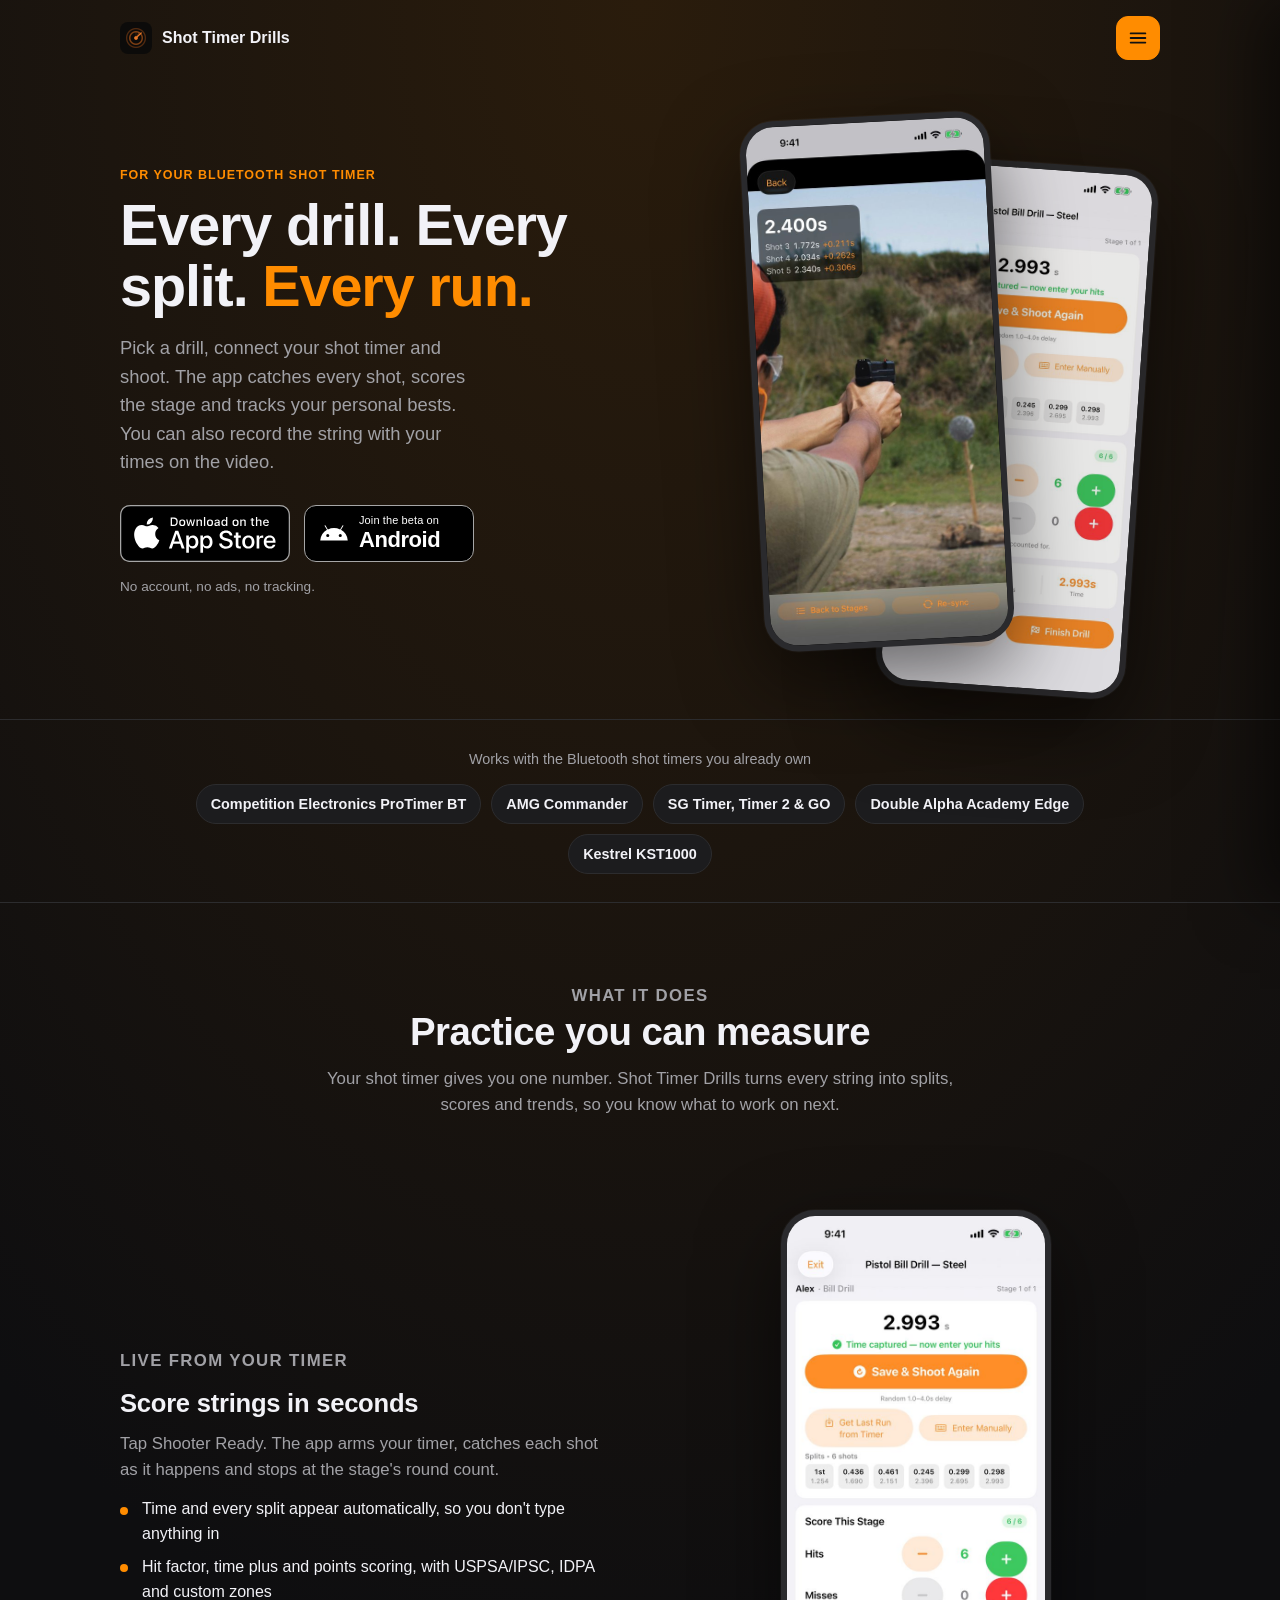
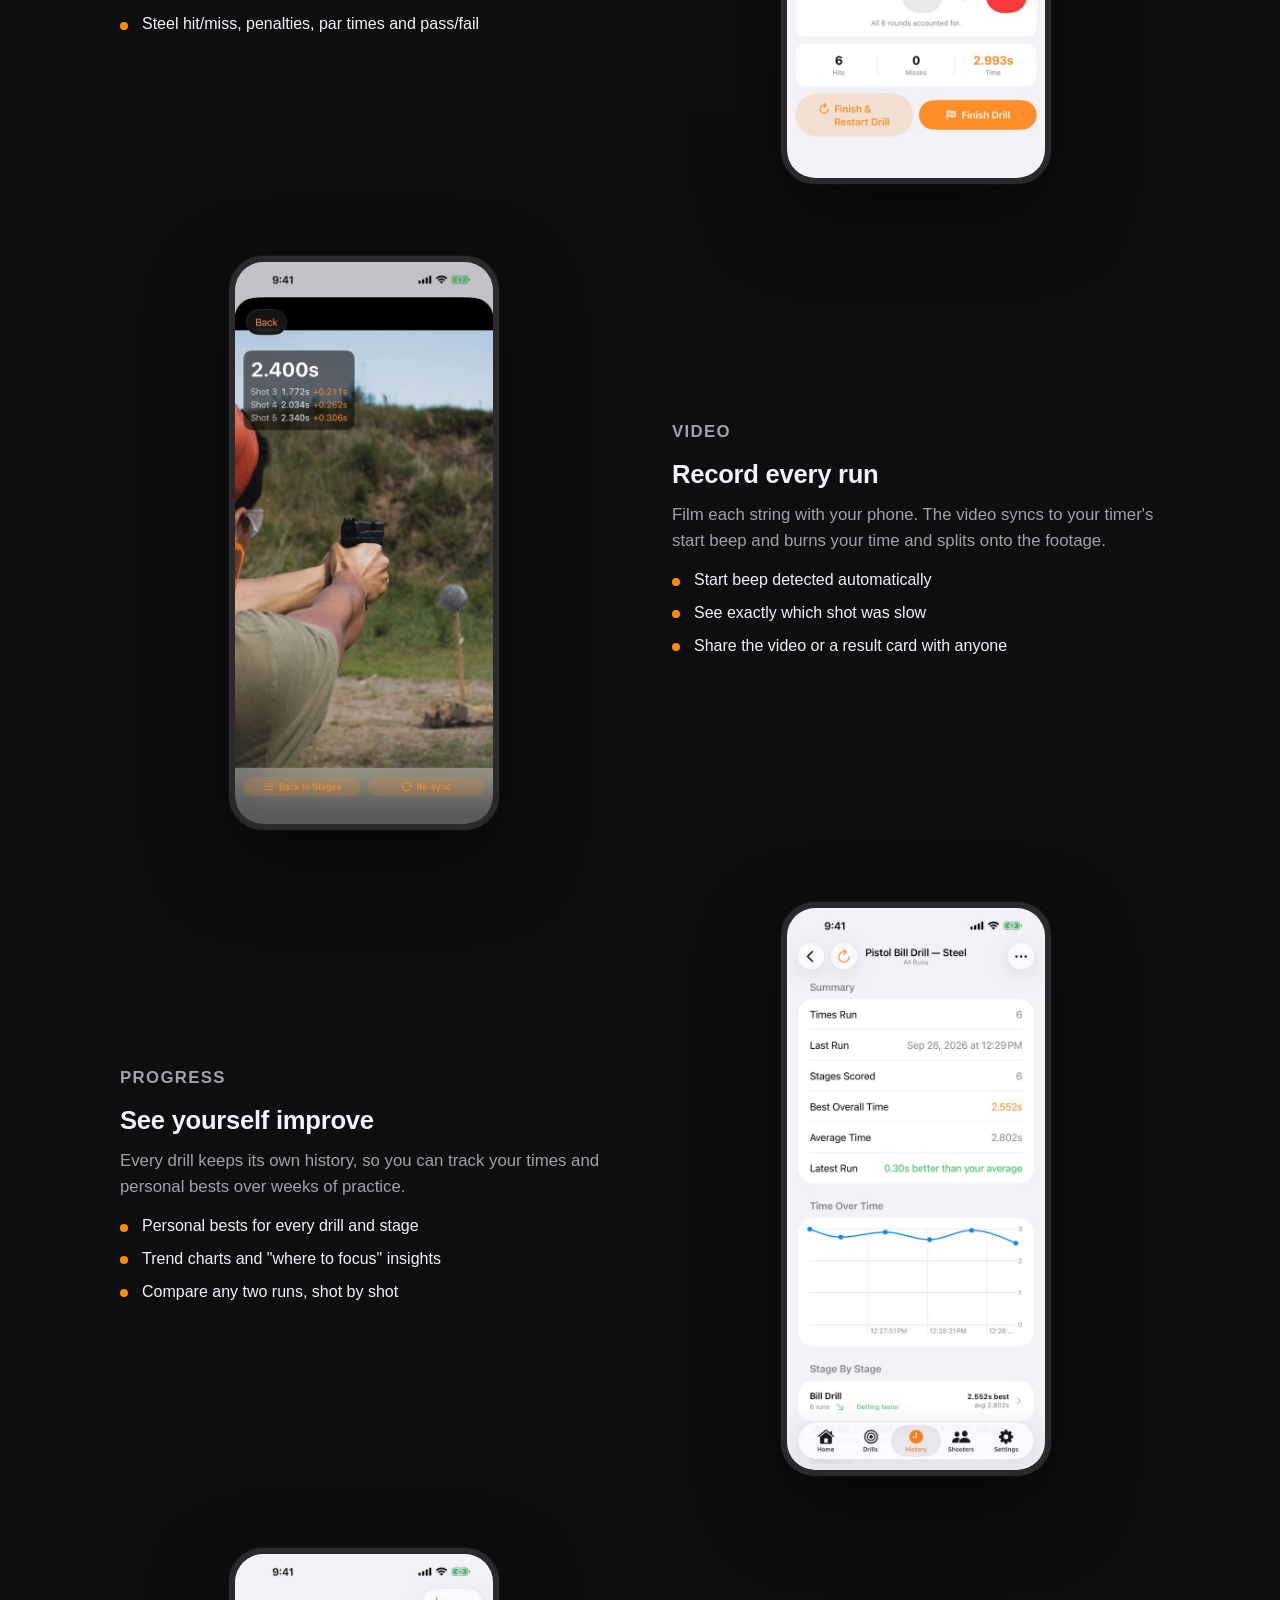
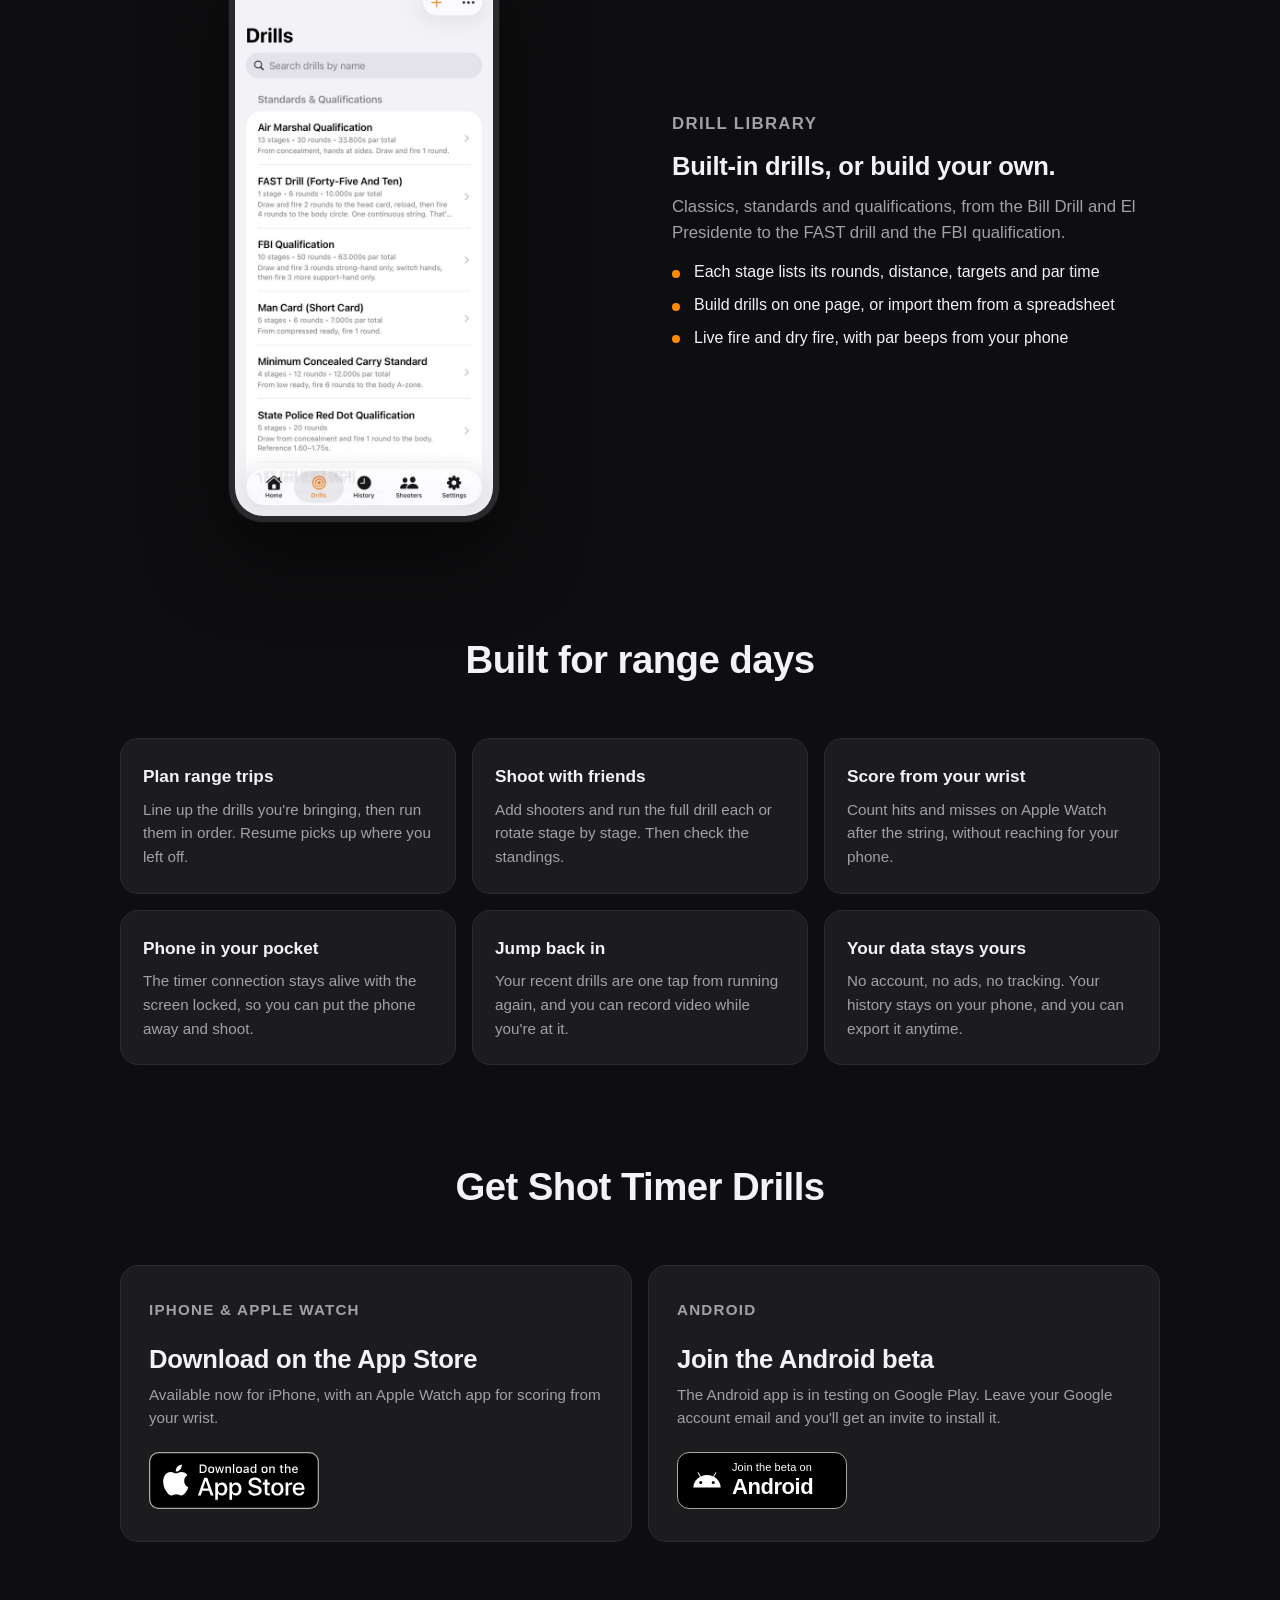
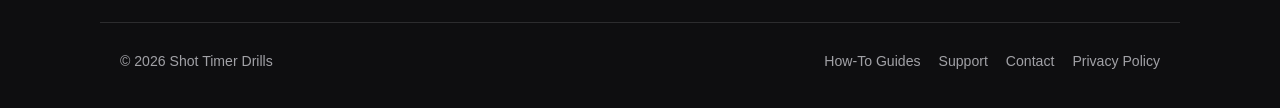
==== commit 6e72552f: "Site: stop stacked-card margin from offsetting cards in grids Co-Authored-By: Claude Sonnet 5.5 <nor" ====
--- a/index.html
+++ b/index.html
@@ -27,7 +27,7 @@
 <meta name="theme-color" content="#0e0e10">
 <link rel="icon" href="download/icon.png">
 <link rel="apple-touch-icon" href="download/icon.png">
-<link rel="stylesheet" href="/site.css?v=4">
+<link rel="stylesheet" href="/site.css?v=5">
 <style>
   :root {
     color-scheme: dark;
--- a/site.css
+++ b/site.css
@@ -89,6 +89,8 @@
   padding: 32px;
 }
 .card + .card { margin-top: 16px; }
+/* Cards in a grid are spaced by the grid gap, so they all start level and match in height. */
+.grid > .card, .get-grid > .card { margin-top: 0; }
 .prose h2 {
   font-size: 1.3rem;
   line-height: 1.25;
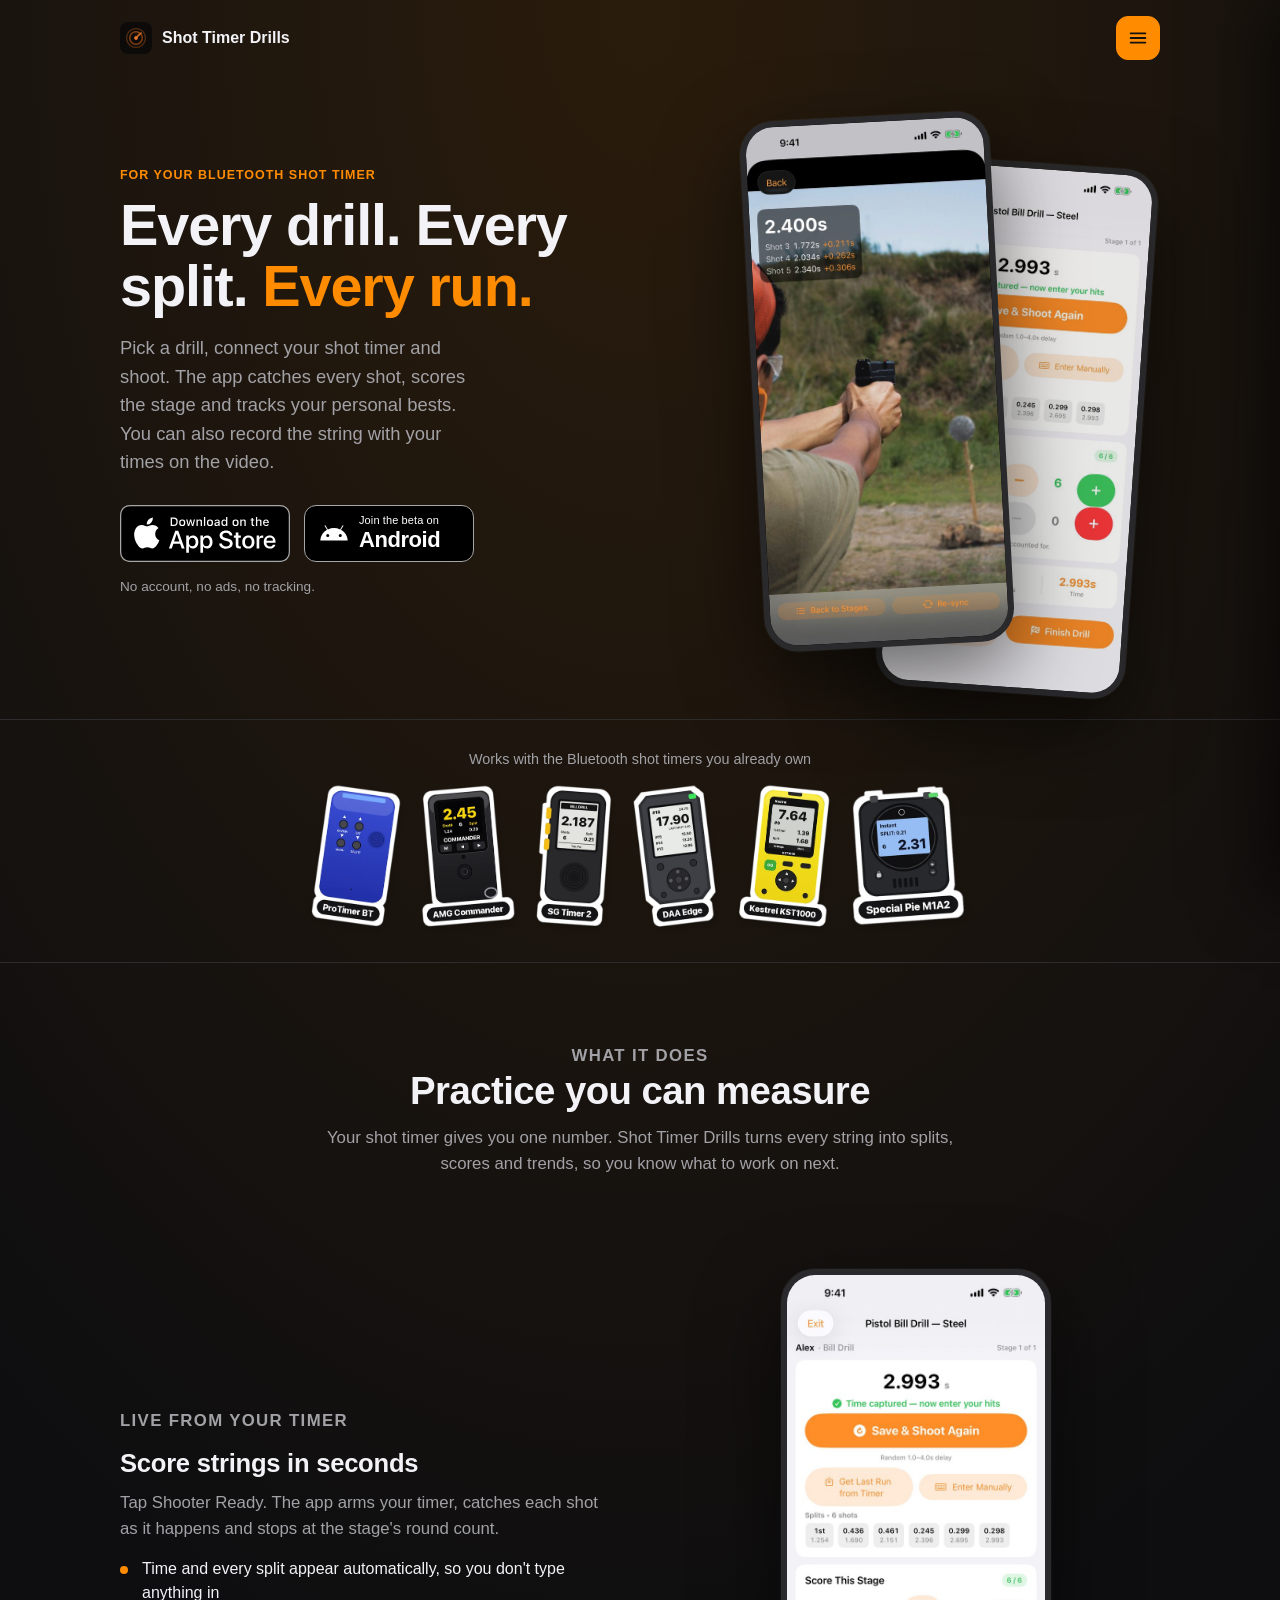
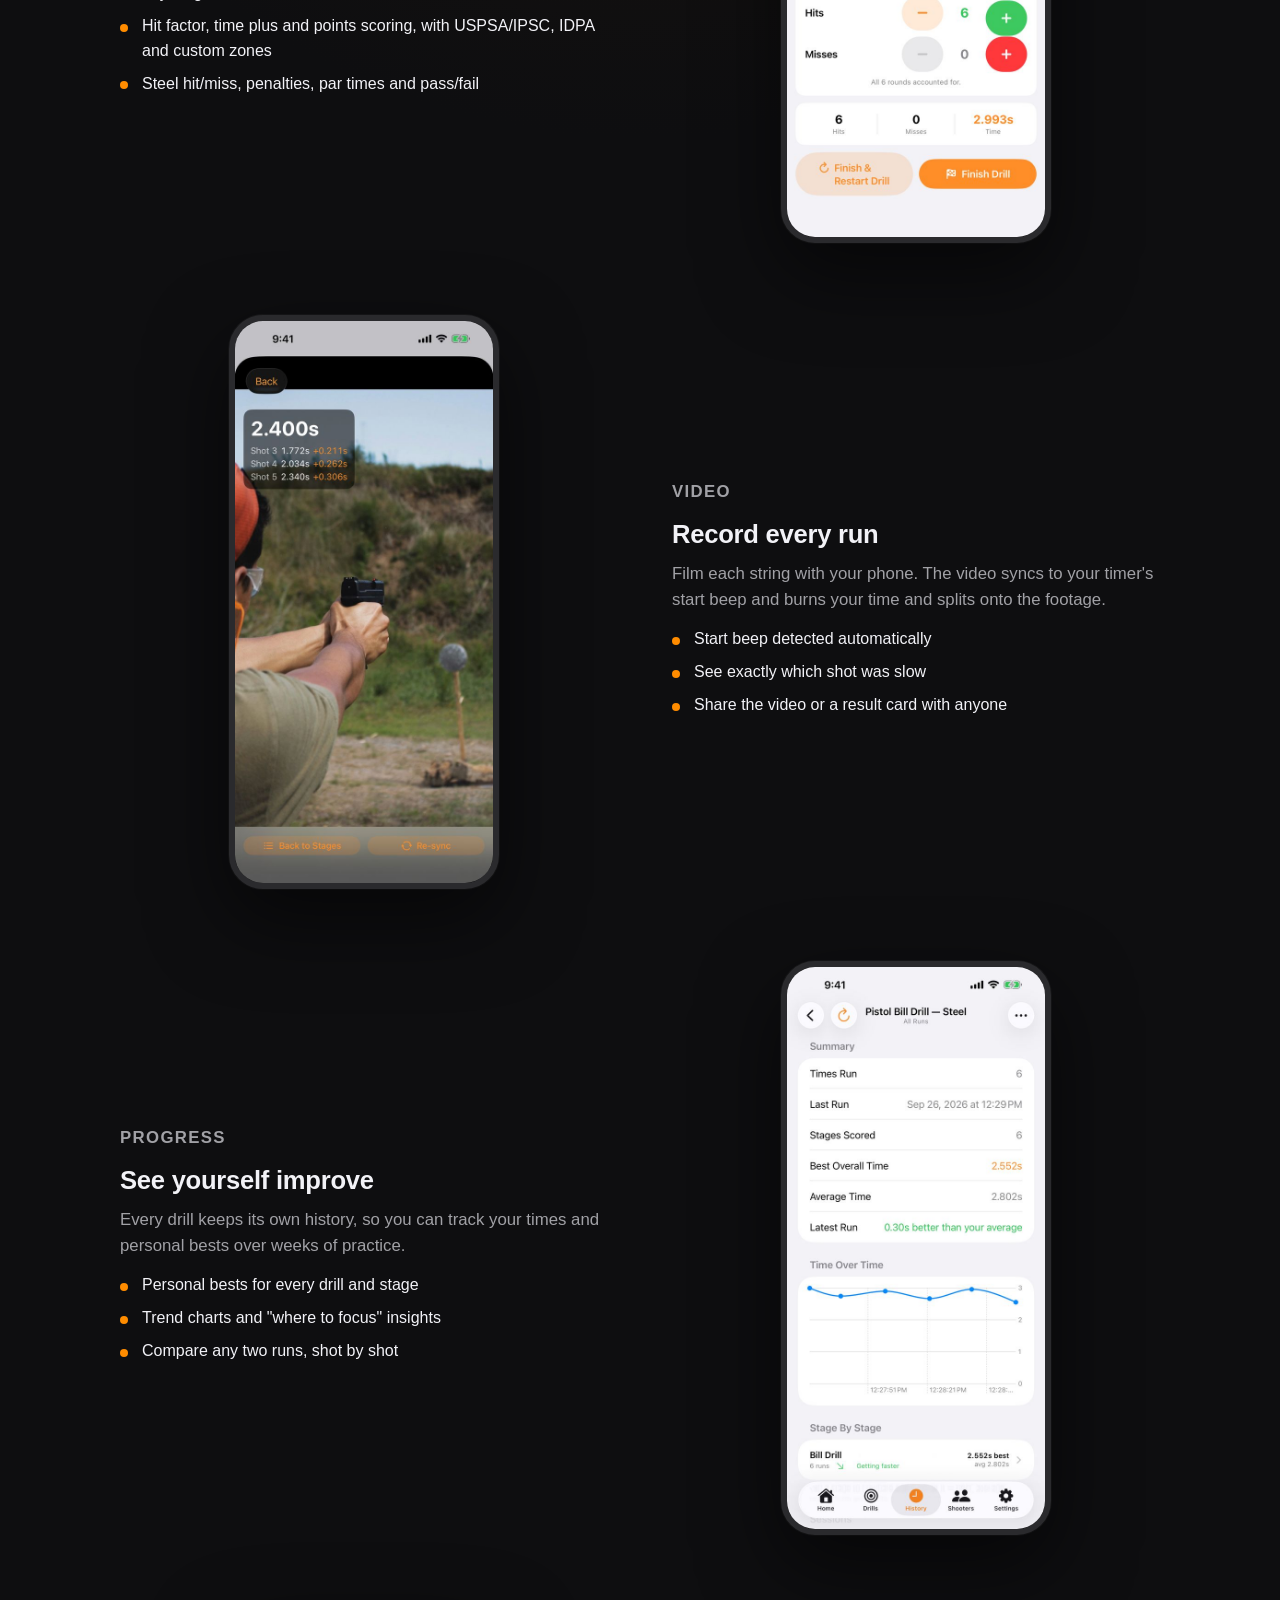
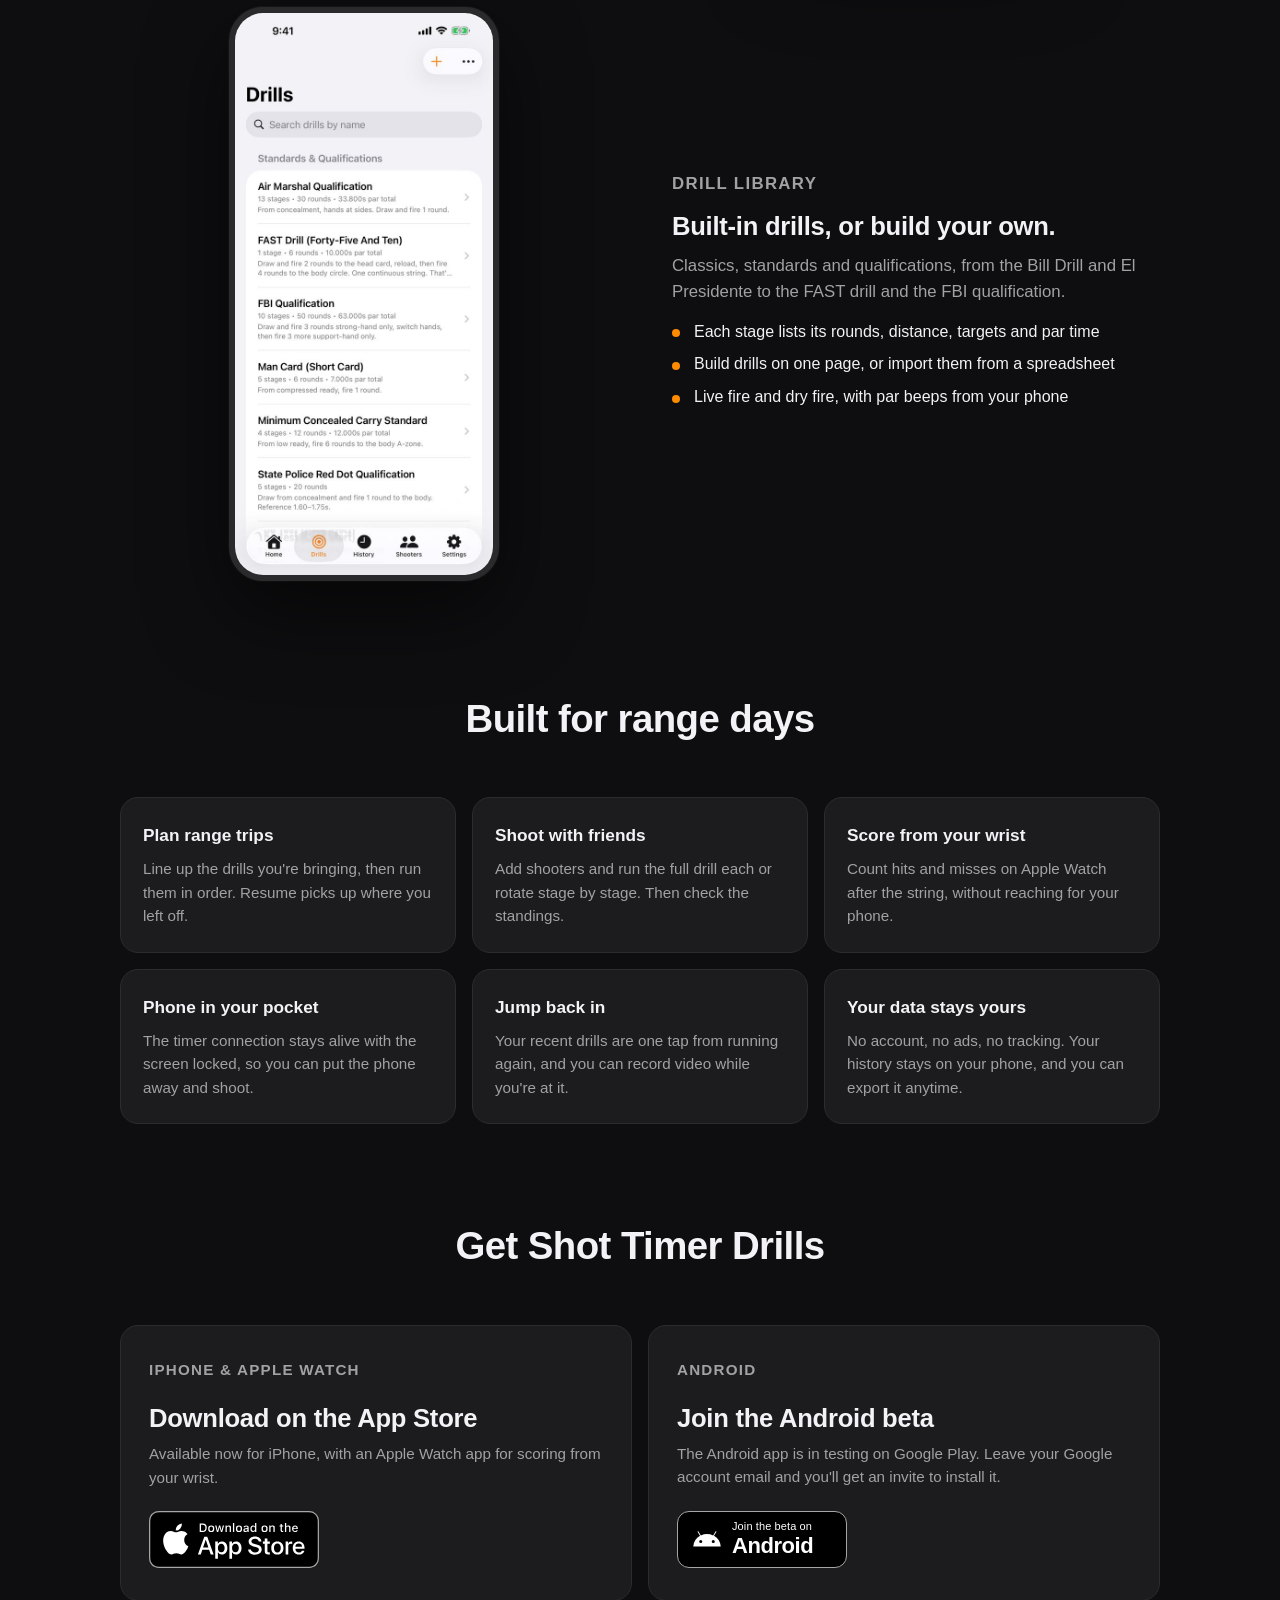
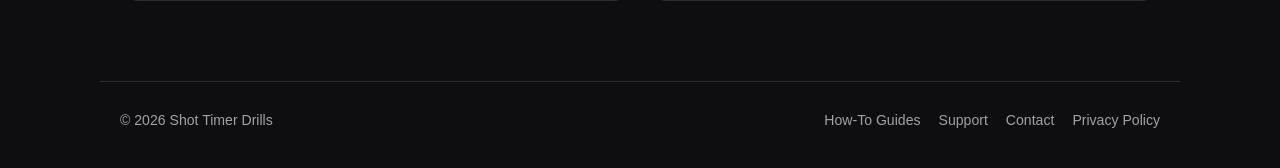
==== commit 8b4ad890: "Home: show the timer stickers in the supported-timers strip, add Special Pie Co-Authored-By: Claude " ====
--- a/index.html
+++ b/index.html
@@ -93,11 +93,9 @@
     padding: 28px 0; text-align: center;
   }
   .timers p { margin: 0 0 14px; color: var(--muted); font-size: 0.9rem; }
-  .timers ul { list-style: none; margin: 0; padding: 0; display: flex; flex-wrap: wrap; justify-content: center; gap: 10px; }
-  .timers li {
-    padding: 8px 14px; border-radius: 999px; background: var(--card);
-    border: 1px solid var(--border); font-size: 0.9rem; font-weight: 600;
-  }
+  .timers ul { list-style: none; margin: 0; padding: 0; display: flex; flex-wrap: wrap; justify-content: center; align-items: center; gap: 6px 14px; }
+  .timers li { line-height: 0; }
+  .timers li img { height: 150px; width: auto; display: block; }
 
   /* Features */
   .features { padding: 80px 0 20px; }
@@ -153,6 +151,7 @@
     .get-grid { grid-template-columns: 1fr; }
   }
   @media (max-width: 520px) {
+    .timers li img { height: 112px; }
     .grid { grid-template-columns: 1fr; }
     .phones .phone:first-child { width: 190px; transform: translateX(-34px) rotate(-3deg); }
     .phones .phone:last-child { width: 175px; transform: translateX(52px) rotate(4deg); }
@@ -197,11 +196,12 @@
   <div class="wrap">
     <p>Works with the Bluetooth shot timers you already own</p>
     <ul>
-      <li>Competition Electronics ProTimer BT</li>
-      <li>AMG Commander</li>
-      <li>SG Timer, Timer 2 &amp; GO</li>
-      <li>Double Alpha Academy Edge</li>
-      <li>Kestrel KST1000</li>
+      <li><img src="images/timers/protimer-bt.webp" alt="Competition Electronics ProTimer BT" width="247" height="380" loading="lazy"></li>
+      <li><img src="images/timers/amg-commander.webp" alt="AMG Commander" width="251" height="380" loading="lazy"></li>
+      <li><img src="images/timers/sg-timer-2.webp" alt="SG Timer, Timer 2 &amp; GO" width="212" height="380" loading="lazy"></li>
+      <li><img src="images/timers/daa-edge.webp" alt="Double Alpha Academy Edge" width="232" height="380" loading="lazy"></li>
+      <li><img src="images/timers/kestrel-kst1000.webp" alt="Kestrel KST1000" width="251" height="380" loading="lazy"></li>
+      <li><img src="images/timers/special-pie-m1a2.webp" alt="Special Pie M1A2+" width="310" height="380" loading="lazy"></li>
     </ul>
   </div>
 </section>
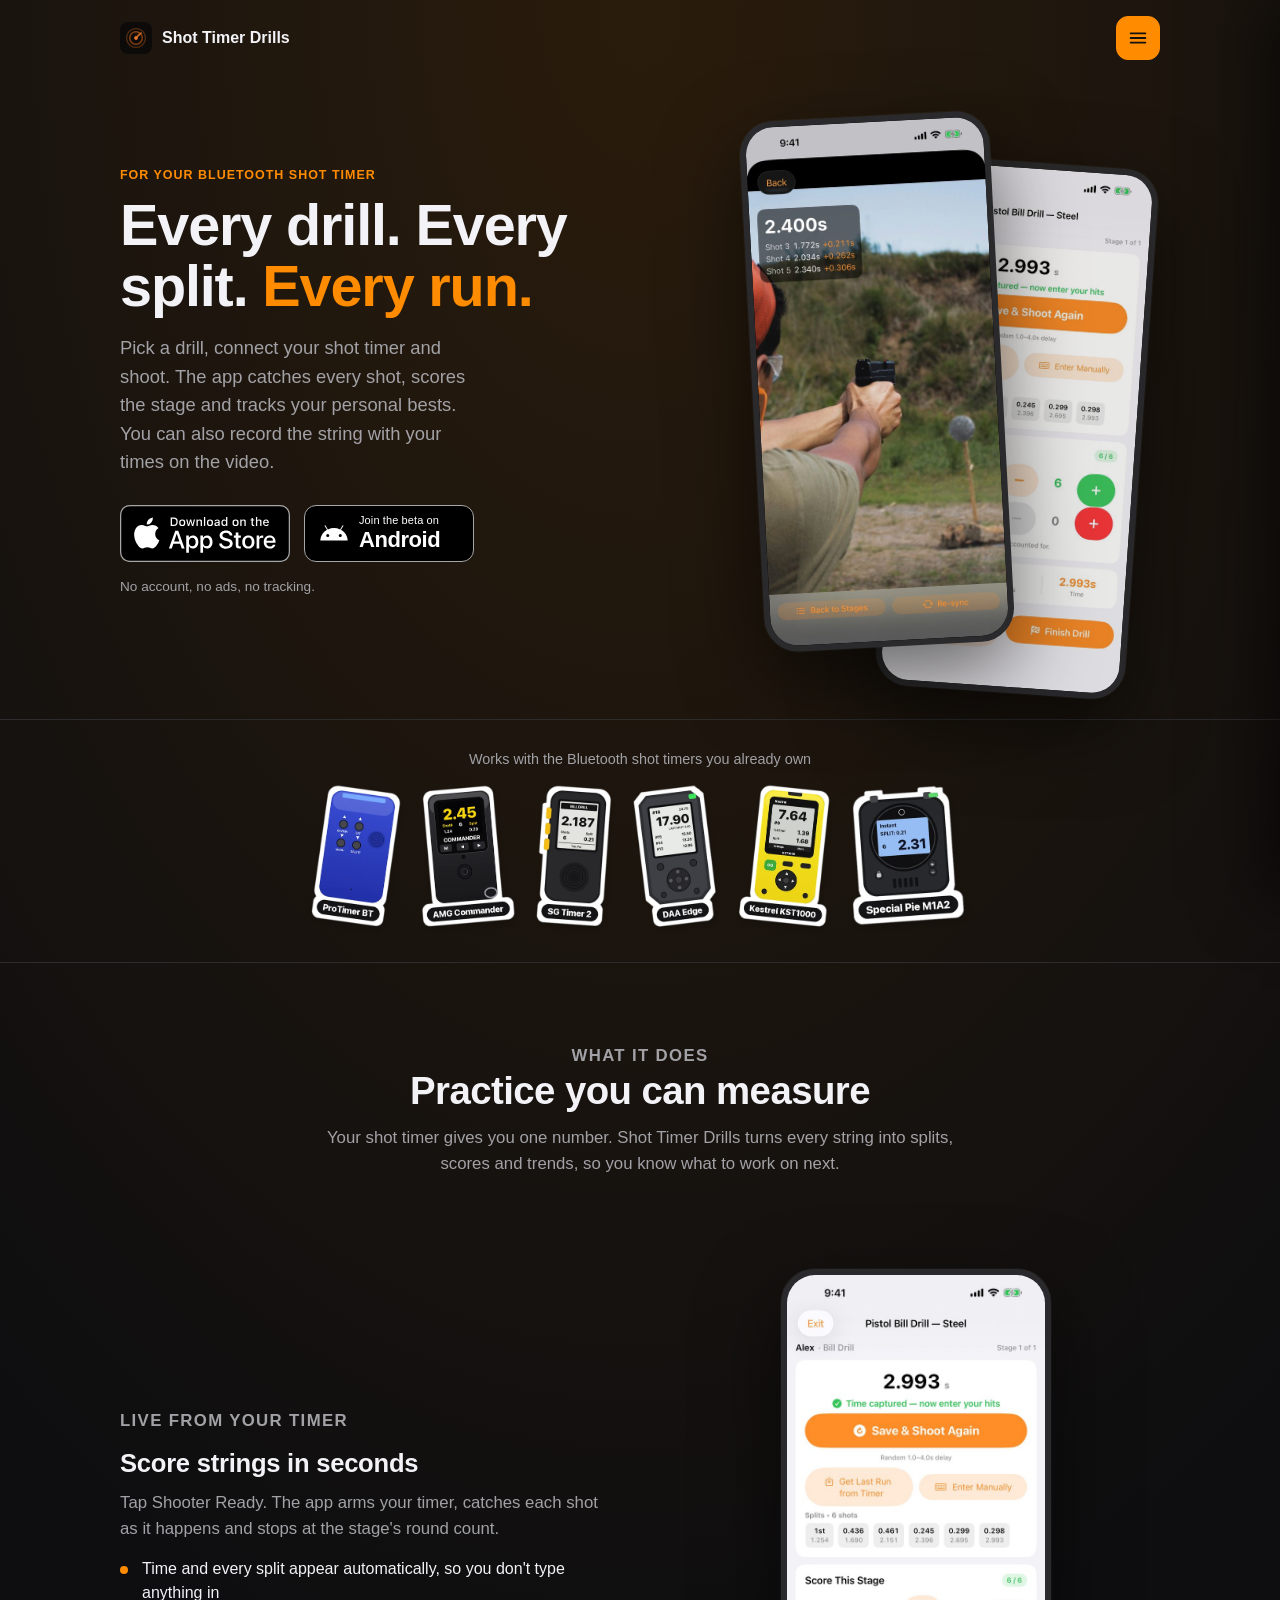
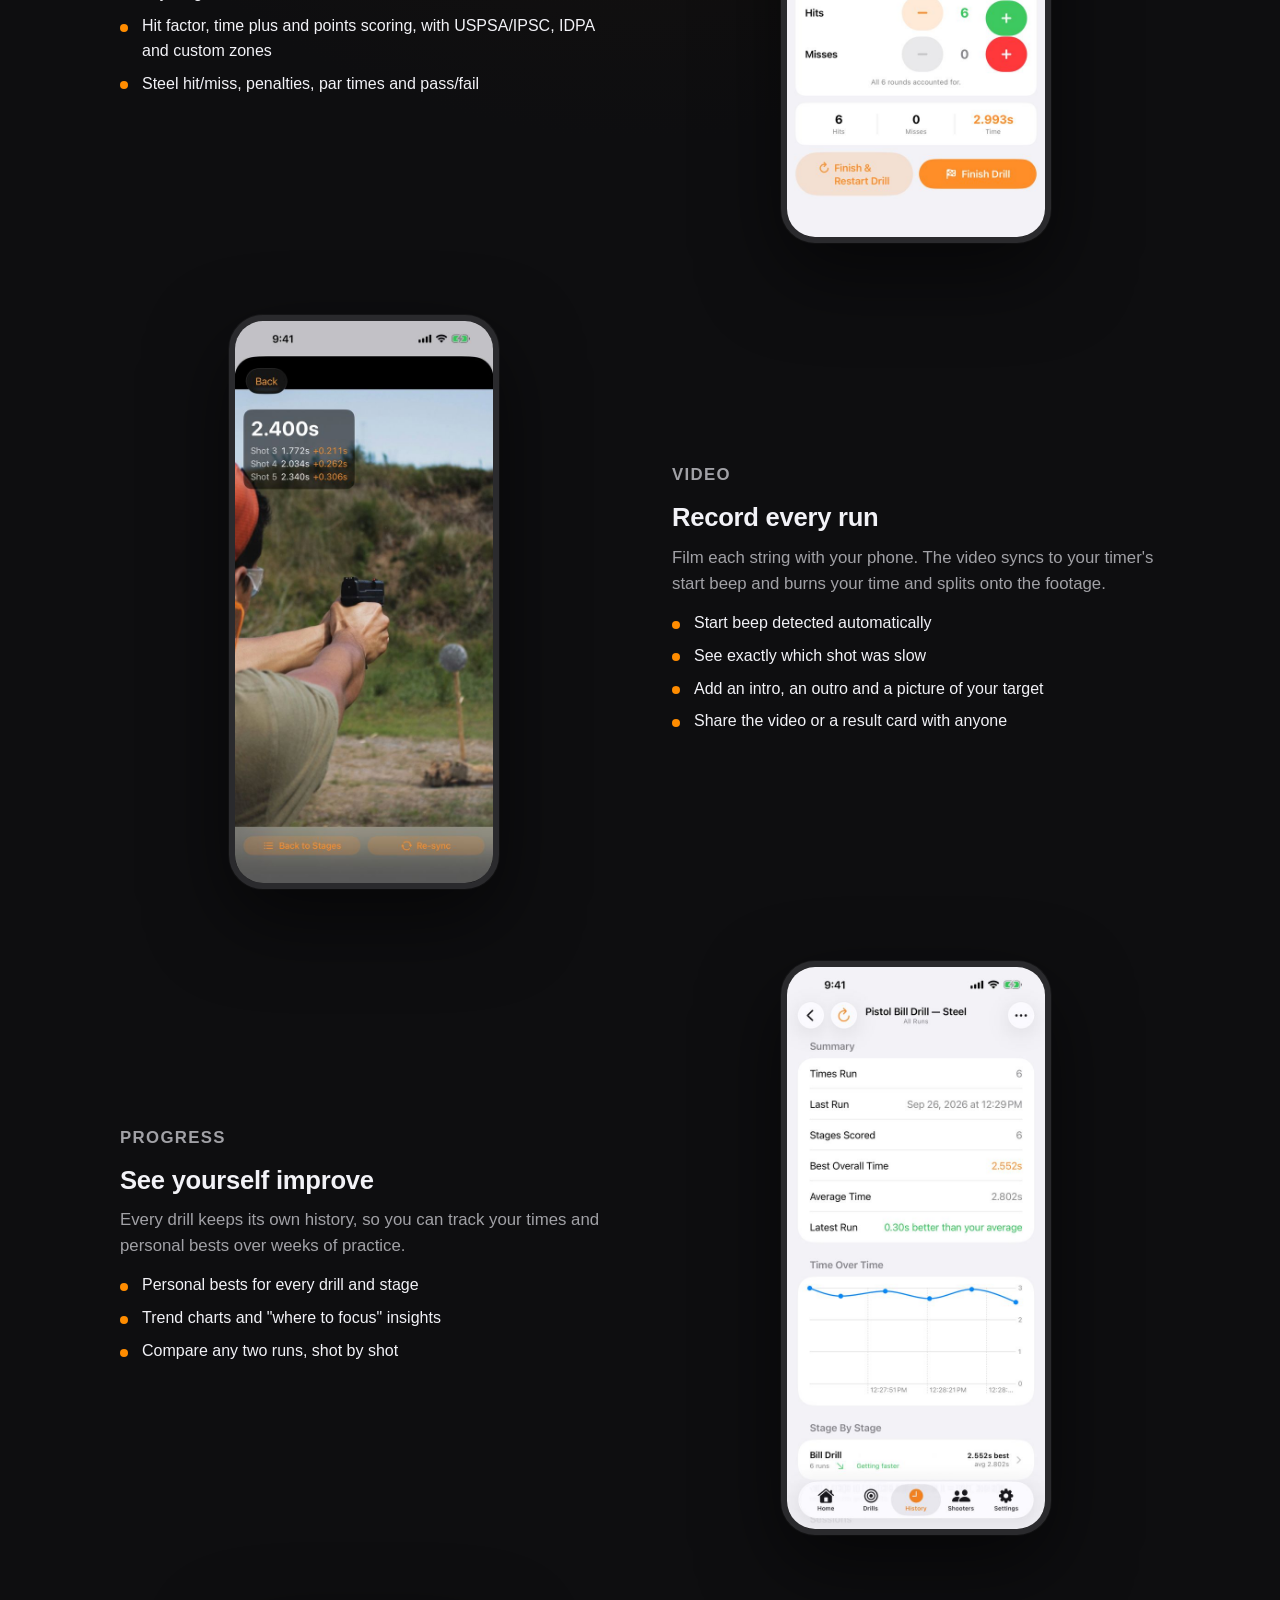
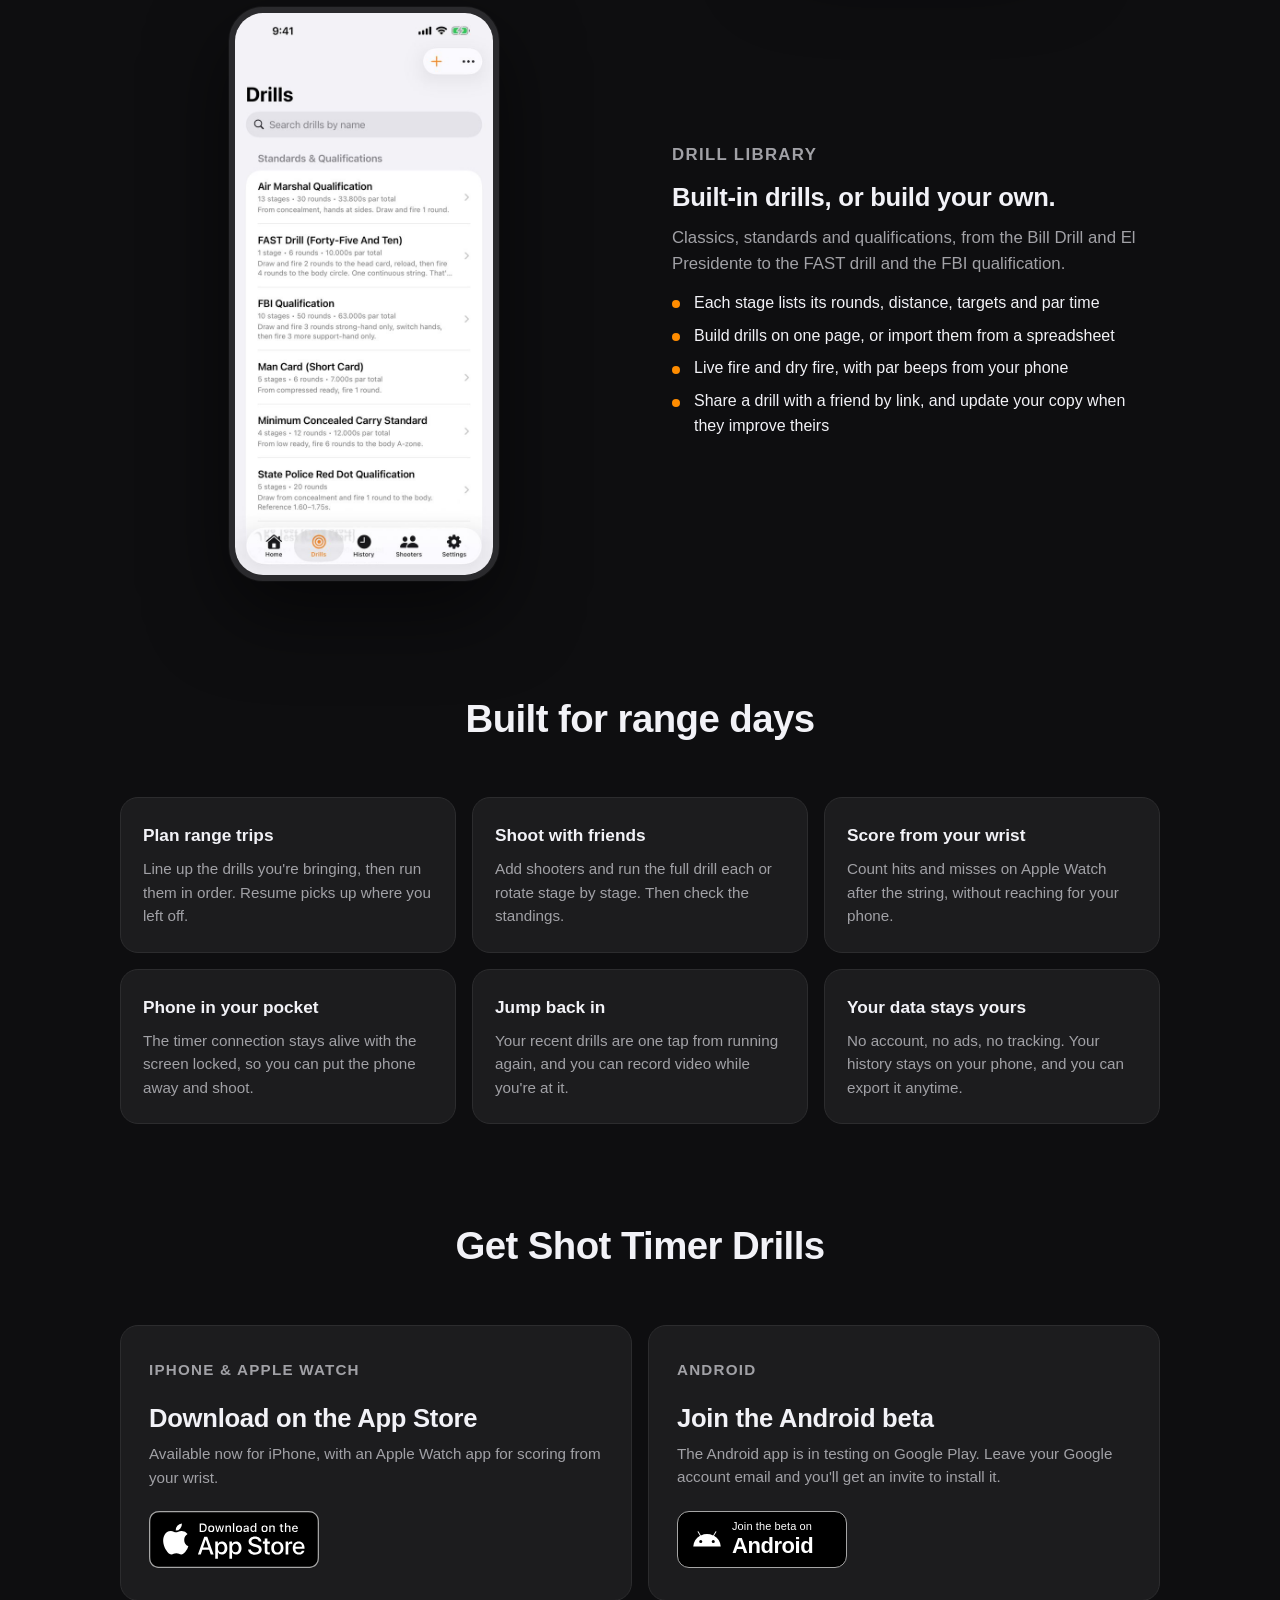
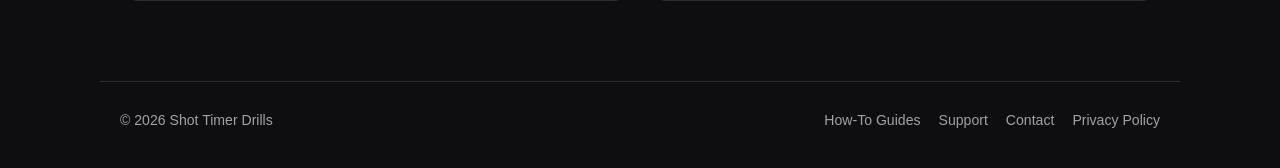
==== commit ea6536b9: "Site: update guides, support and timer lists for 1.2.8 (sharing, Update My Copy, intro/outro/target " ====
--- a/index.html
+++ b/index.html
@@ -236,6 +236,7 @@
         <ul>
           <li>Start beep detected automatically</li>
           <li>See exactly which shot was slow</li>
+          <li>Add an intro, an outro and a picture of your target</li>
           <li>Share the video or a result card with anyone</li>
         </ul>
       </div>
@@ -265,6 +266,7 @@
           <li>Each stage lists its rounds, distance, targets and par time</li>
           <li>Build drills on one page, or import them from a spreadsheet</li>
           <li>Live fire and dry fire, with par beeps from your phone</li>
+          <li>Share a drill with a friend by link, and update your copy when they improve theirs</li>
         </ul>
       </div>
       <div class="feature-shot"><div class="phone"><img src="images/library.jpg" alt="Drill library listing standards and qualifications" width="560" height="1220" loading="lazy"></div></div>
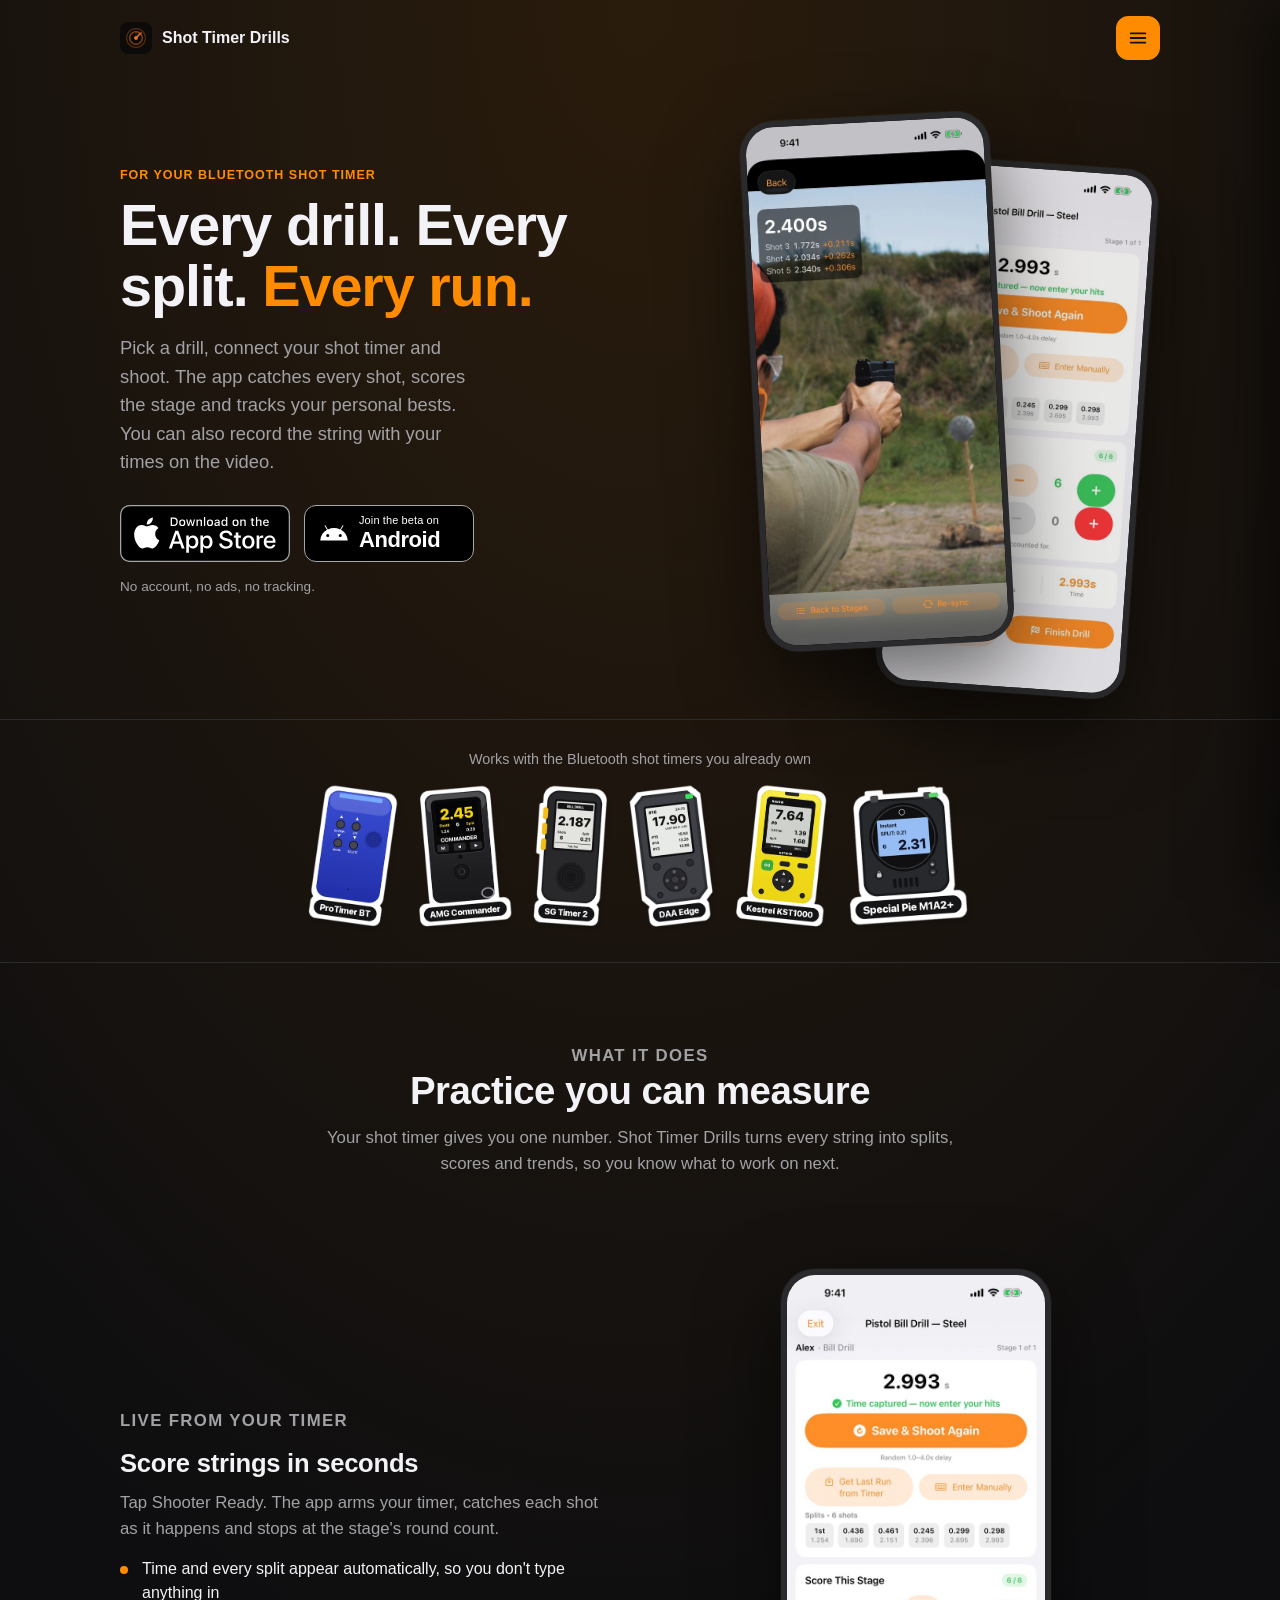
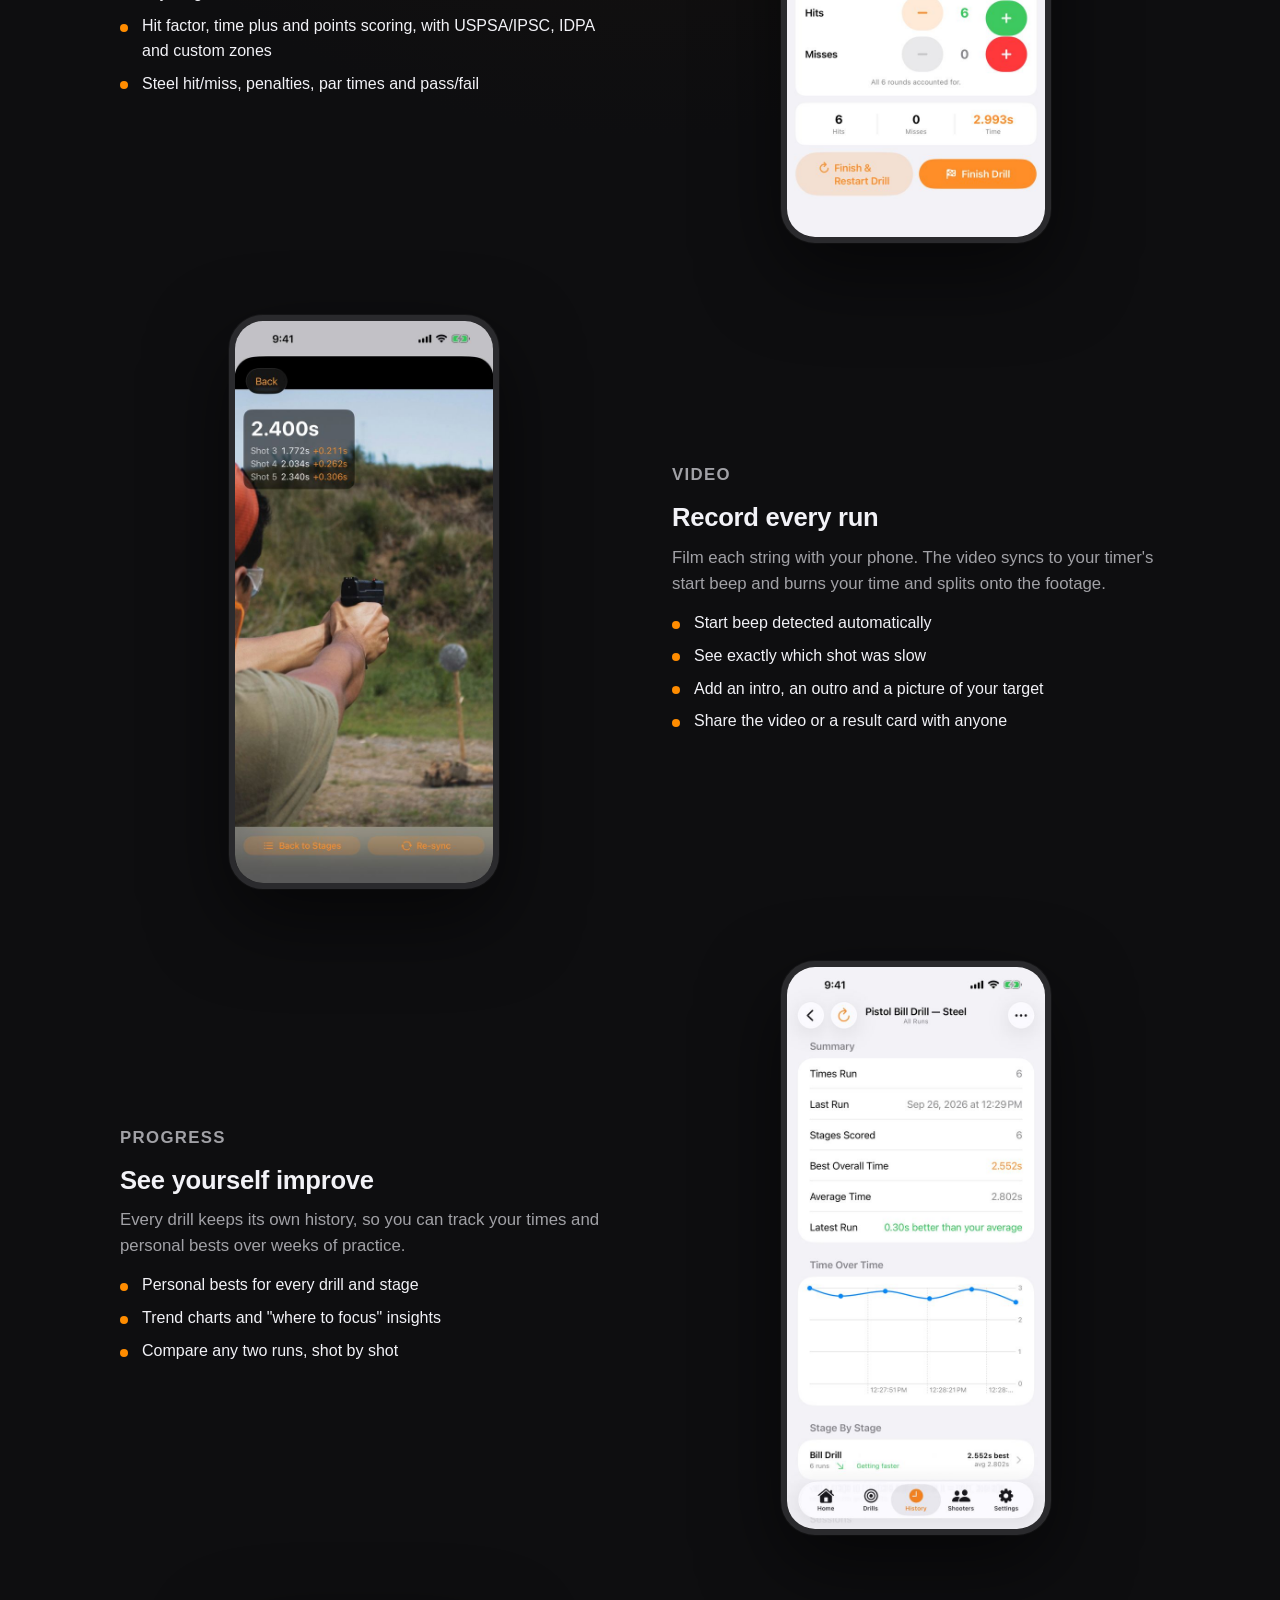
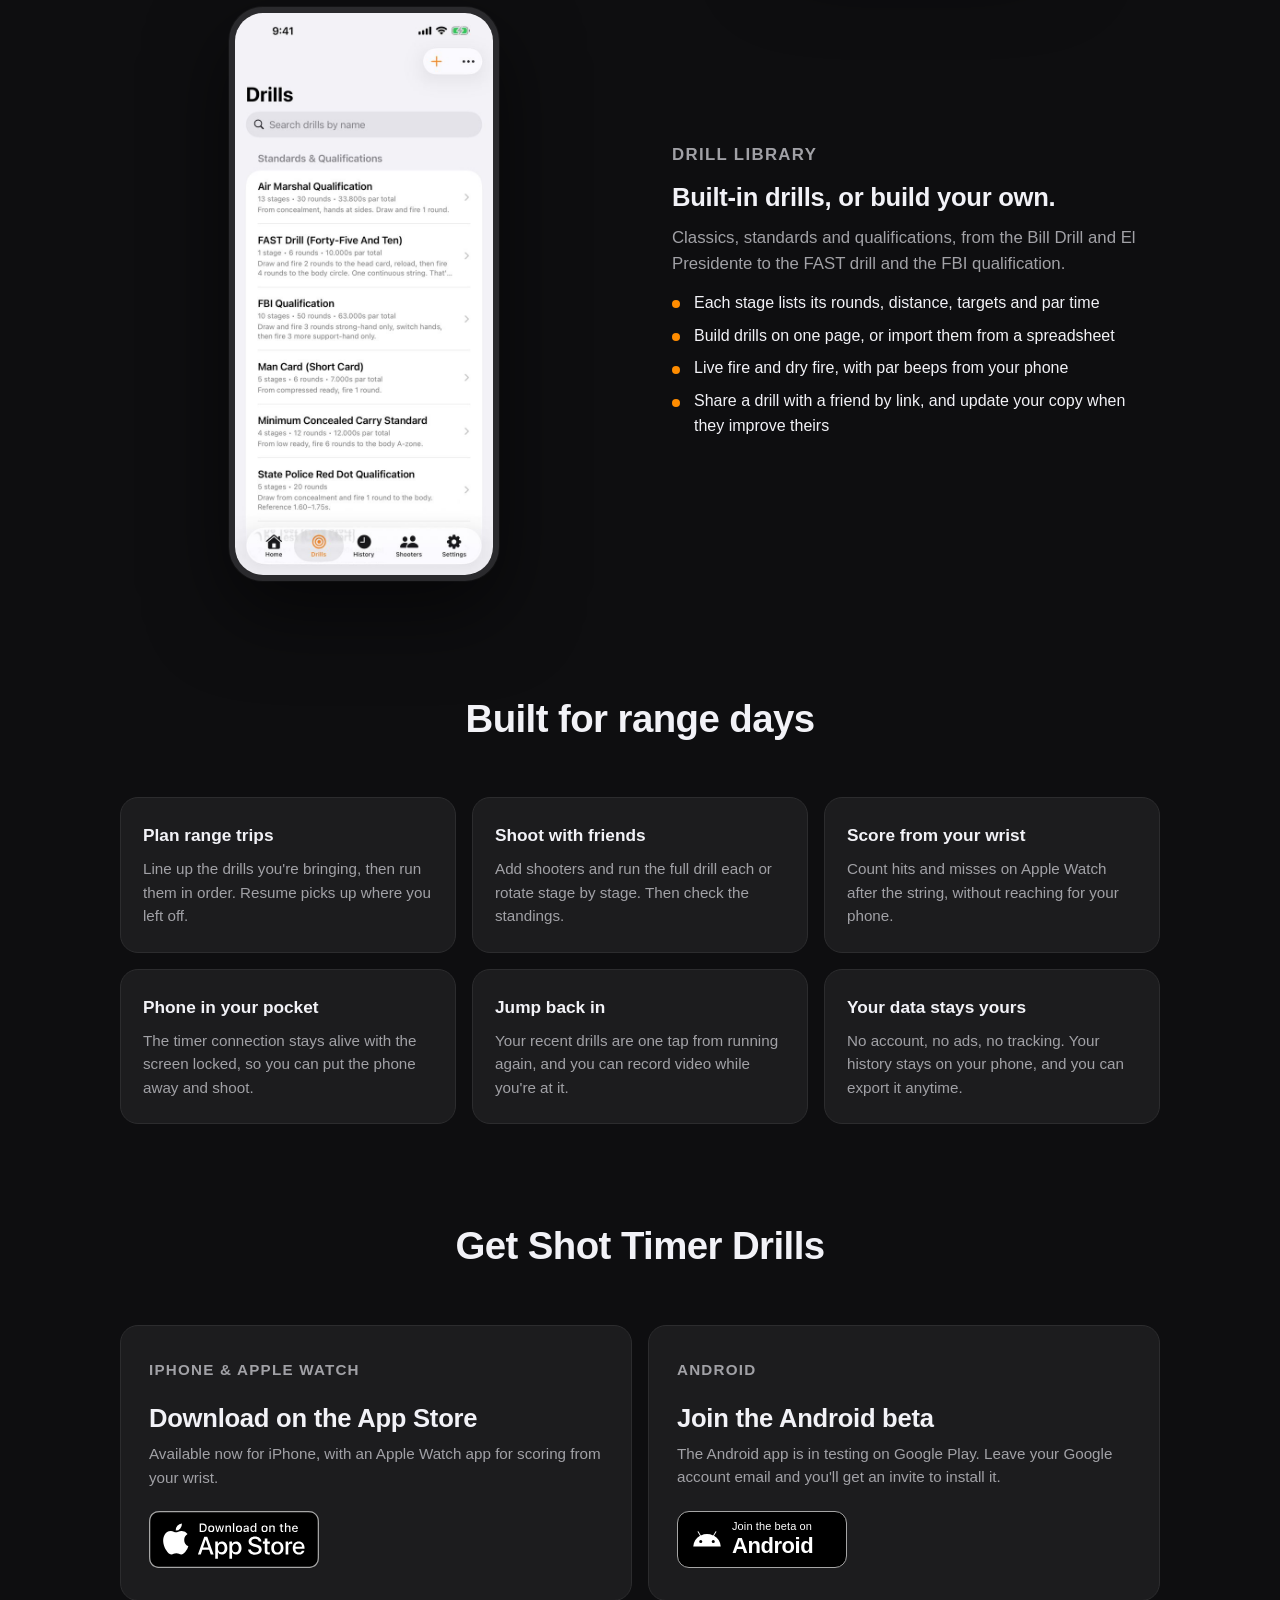
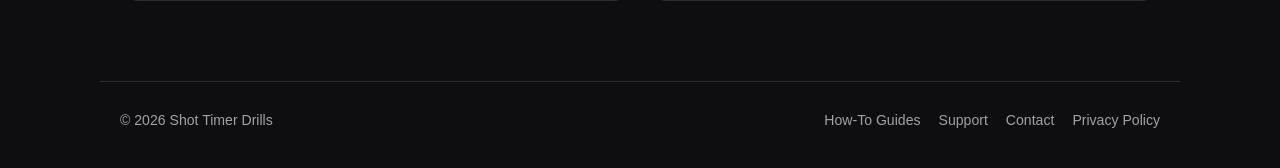
==== commit 79196b2c: "Home: link each timer sticker to its purchase page; Special Pie sticker now reads M1A2+ Co-Authored-" ====
--- a/index.html
+++ b/index.html
@@ -95,6 +95,8 @@
   .timers p { margin: 0 0 14px; color: var(--muted); font-size: 0.9rem; }
   .timers ul { list-style: none; margin: 0; padding: 0; display: flex; flex-wrap: wrap; justify-content: center; align-items: center; gap: 6px 14px; }
   .timers li { line-height: 0; }
+  .timers li a { display: block; border-radius: 12px; transition: transform .15s ease; }
+  .timers li a:hover, .timers li a:focus-visible { transform: translateY(-3px); }
   .timers li img { height: 150px; width: auto; display: block; }
 
   /* Features */
@@ -196,12 +198,12 @@
   <div class="wrap">
     <p>Works with the Bluetooth shot timers you already own</p>
     <ul>
-      <li><img src="images/timers/protimer-bt.webp" alt="Competition Electronics ProTimer BT" width="247" height="380" loading="lazy"></li>
-      <li><img src="images/timers/amg-commander.webp" alt="AMG Commander" width="251" height="380" loading="lazy"></li>
-      <li><img src="images/timers/sg-timer-2.webp" alt="SG Timer, Timer 2 &amp; GO" width="212" height="380" loading="lazy"></li>
-      <li><img src="images/timers/daa-edge.webp" alt="Double Alpha Academy Edge" width="232" height="380" loading="lazy"></li>
-      <li><img src="images/timers/kestrel-kst1000.webp" alt="Kestrel KST1000" width="251" height="380" loading="lazy"></li>
-      <li><img src="images/timers/special-pie-m1a2.webp" alt="Special Pie M1A2+" width="310" height="380" loading="lazy"></li>
+      <li><a href="https://competitionelectronics.com/products/protimer-bt" target="_blank" rel="noopener noreferrer"><img src="images/timers/protimer-bt.webp" alt="Competition Electronics ProTimer BT" width="247" height="380" loading="lazy"></a></li>
+      <li><a href="https://www.amg-lab.com/collections/all/products/commander-silicone-skin-pre-orders" target="_blank" rel="noopener noreferrer"><img src="images/timers/amg-commander.webp" alt="AMG Commander" width="251" height="380" loading="lazy"></a></li>
+      <li><a href="https://timer.shooters.global/product/sg-timer-2/" target="_blank" rel="noopener noreferrer"><img src="images/timers/sg-timer-2.webp" alt="SG Timer, Timer 2 &amp; GO" width="212" height="380" loading="lazy"></a></li>
+      <li><a href="https://www.doublealpha.biz/double-alpha-edge-shot-timer" target="_blank" rel="noopener noreferrer"><img src="images/timers/daa-edge.webp" alt="Double Alpha Academy Edge" width="232" height="380" loading="lazy"></a></li>
+      <li><a href="https://kestrelballistics.com/buy-shot-timer" target="_blank" rel="noopener noreferrer"><img src="images/timers/kestrel-kst1000.webp" alt="Kestrel KST1000" width="251" height="380" loading="lazy"></a></li>
+      <li><a href="https://www.specialpiestore.com/Professional-Shot-Timer-for-Shooting-Training-and-Competition-pd576902558.html" target="_blank" rel="noopener noreferrer"><img src="images/timers/special-pie-m1a2.webp" alt="Special Pie M1A2+" width="326" height="380" loading="lazy"></a></li>
     </ul>
   </div>
 </section>
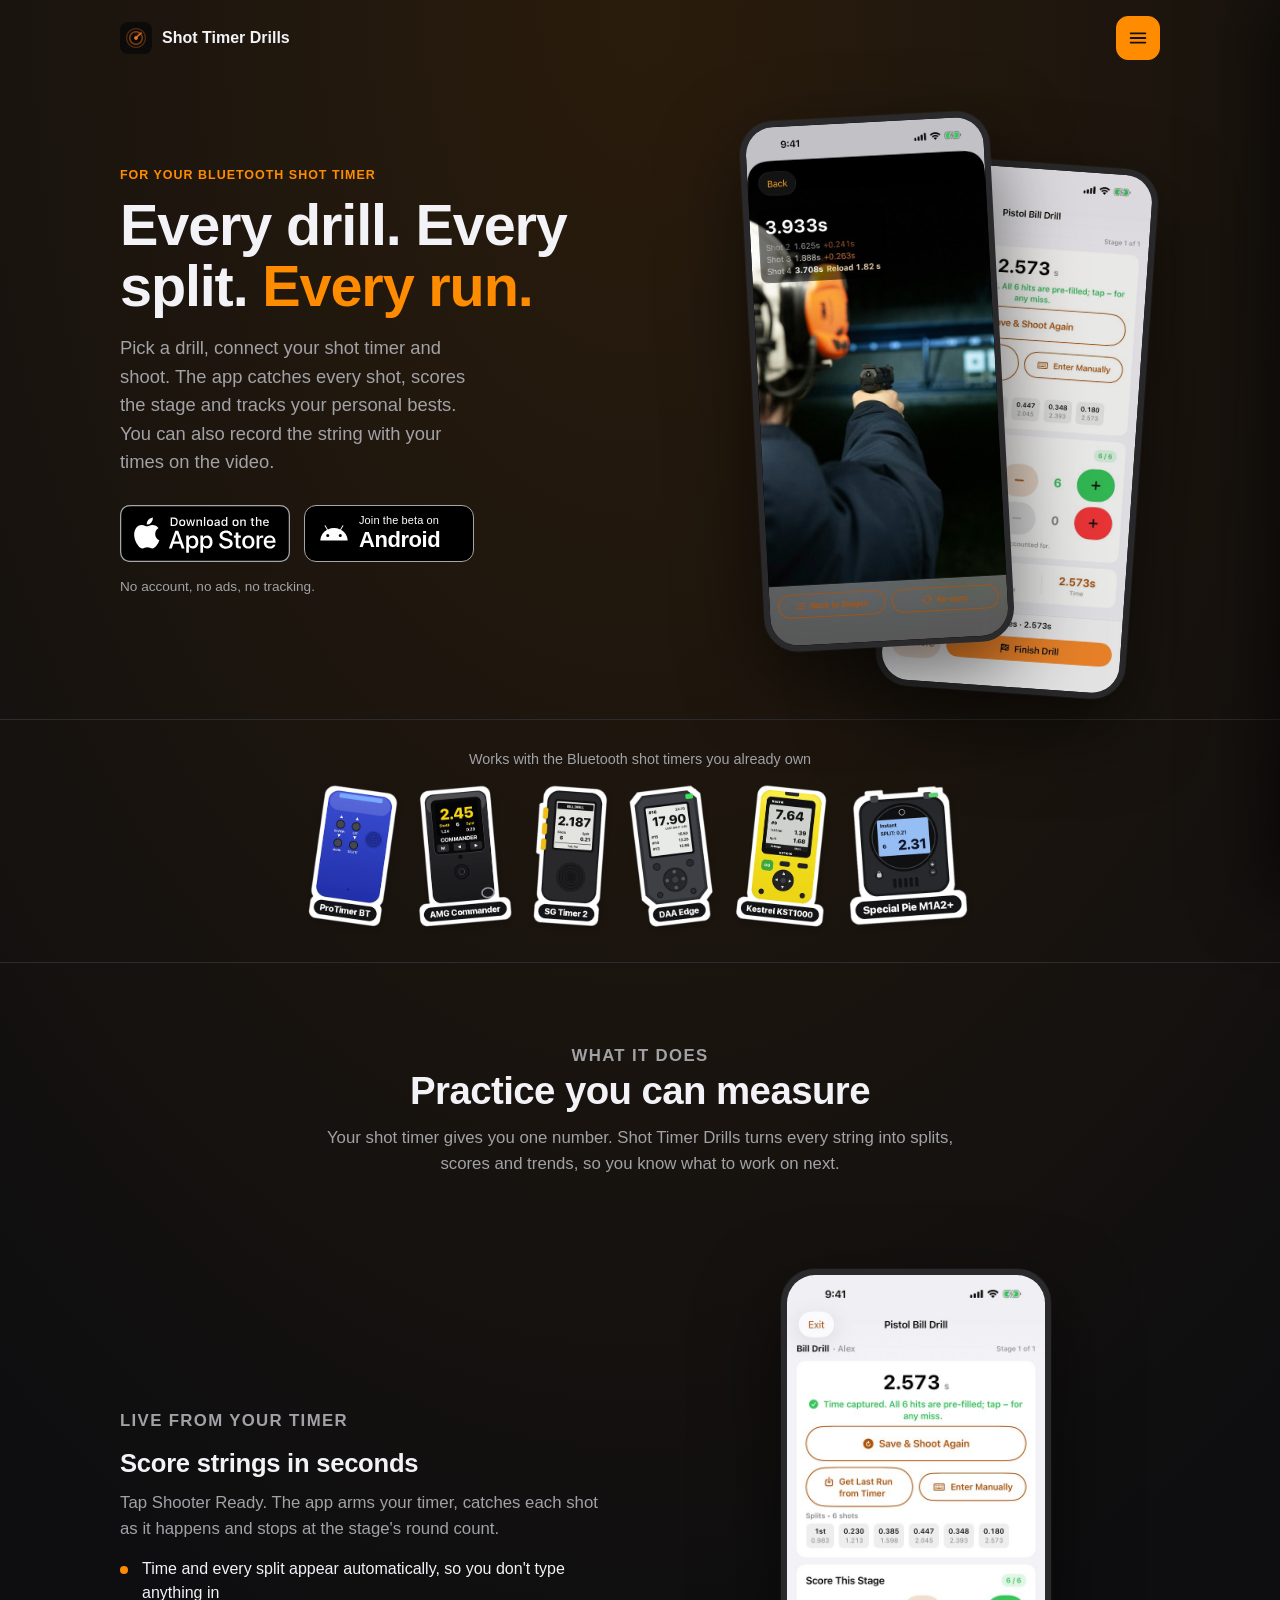
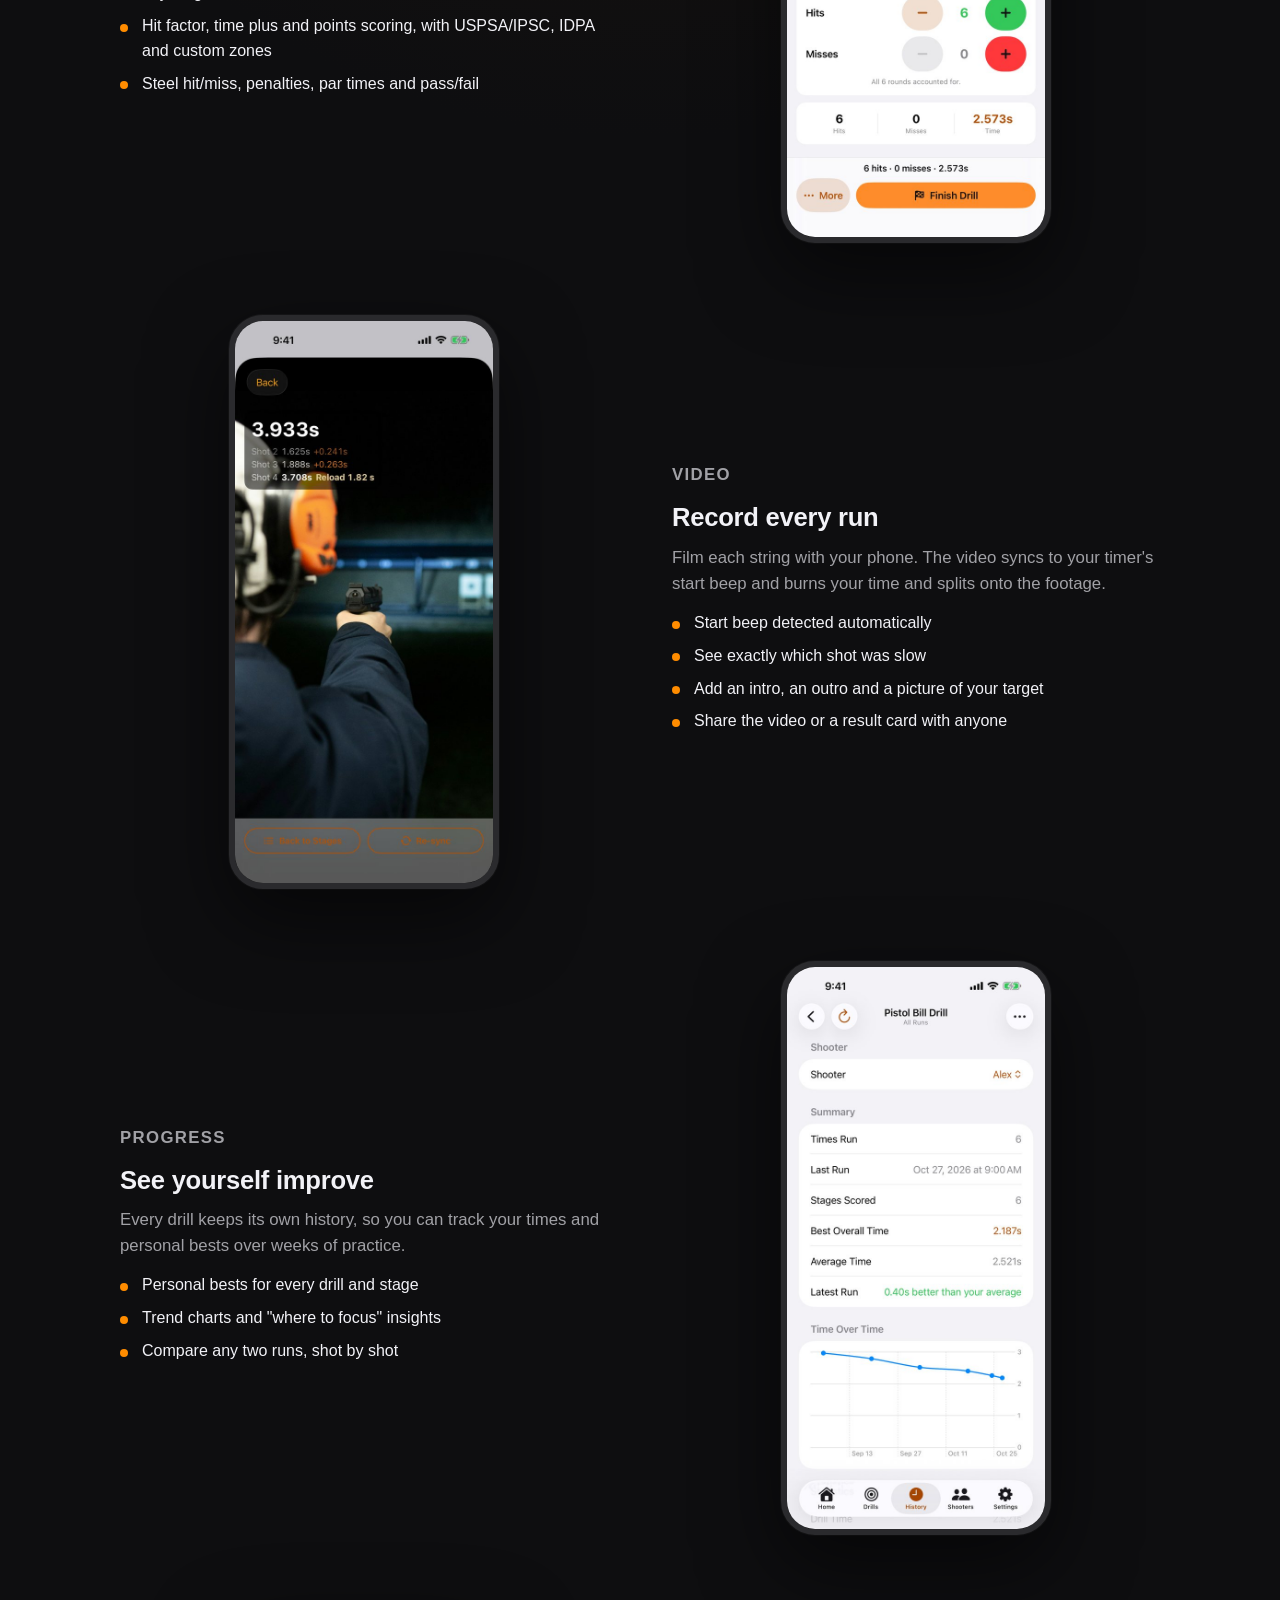
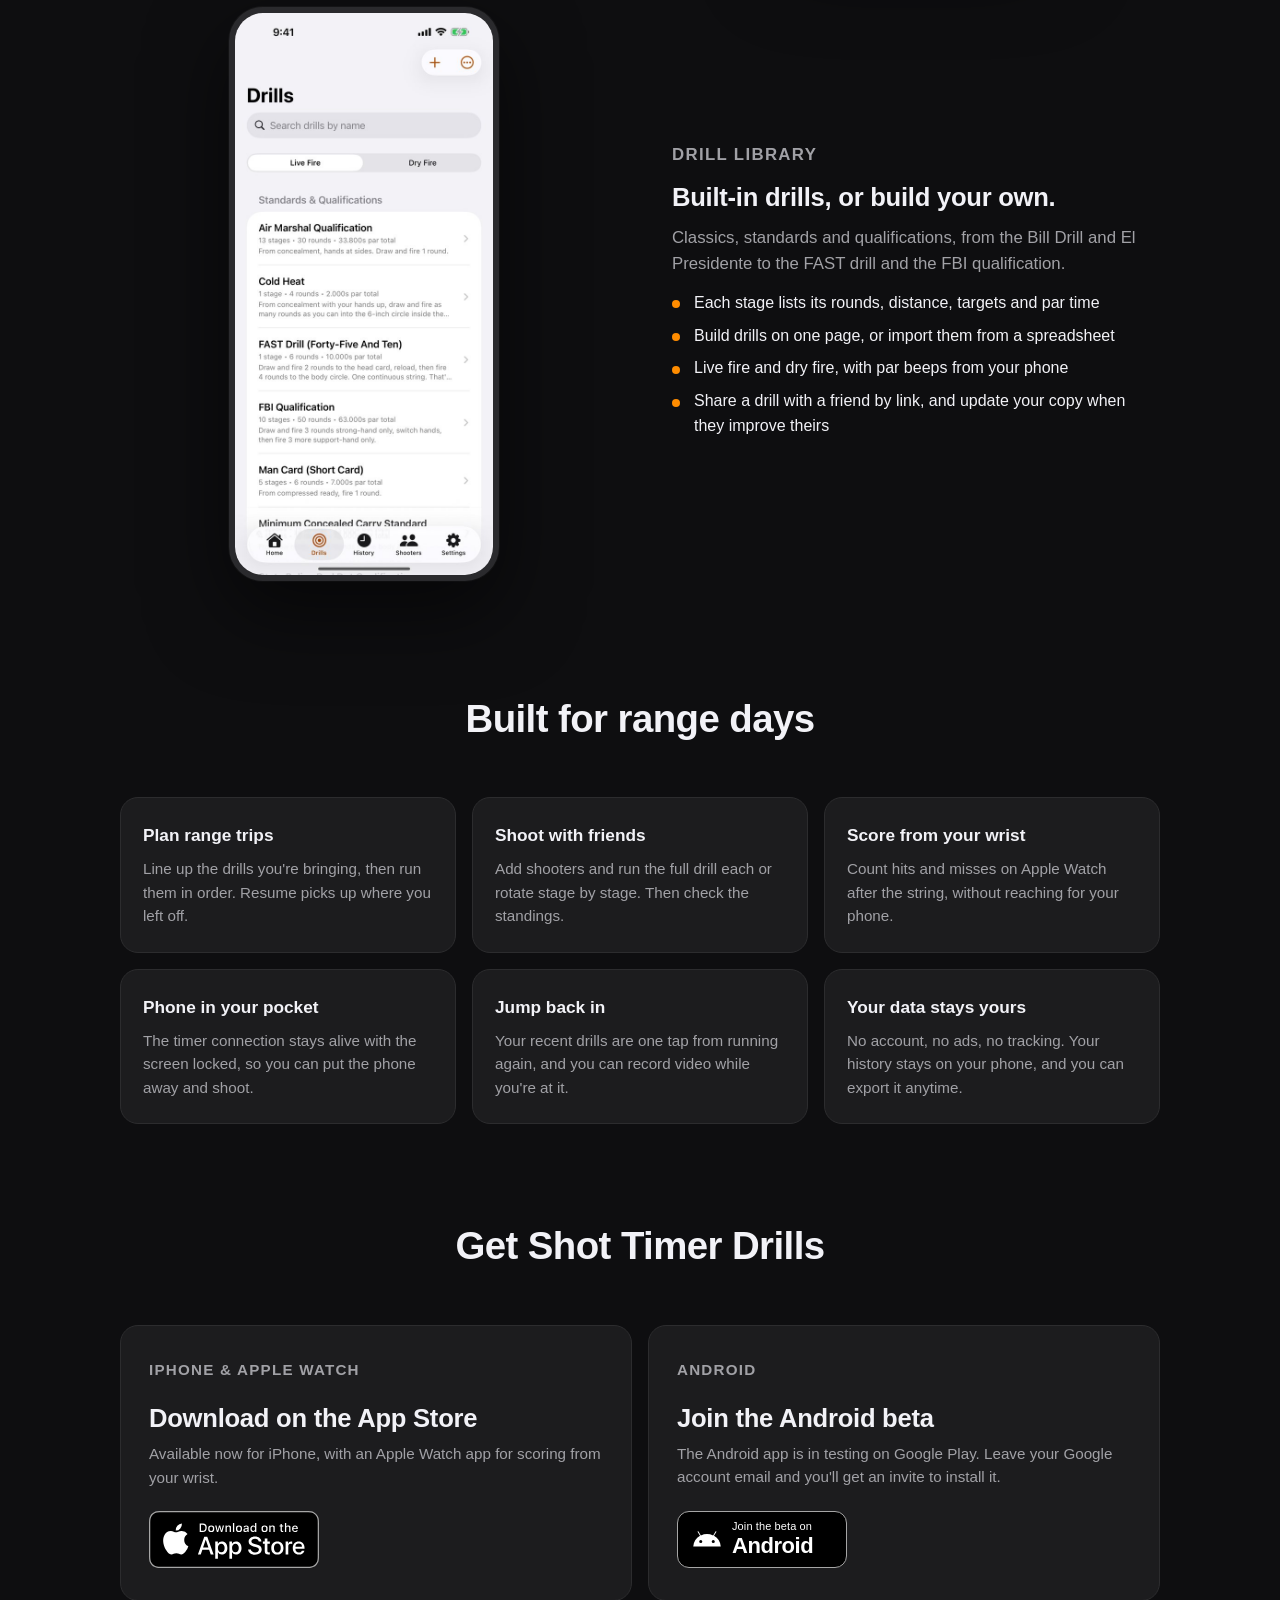
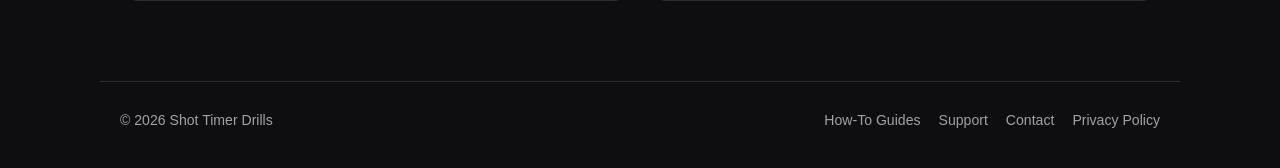
==== commit 9a895b71: "Website: refreshed app screenshots New 560x1220 captures of the current iPhone app (orange accent, n" ====
--- a/index.html
+++ b/index.html
@@ -227,7 +227,7 @@
           <li>Steel hit/miss, penalties, par times and pass/fail</li>
         </ul>
       </div>
-      <div class="feature-shot"><div class="phone"><img src="images/scoring.jpg" alt="Scoring a Bill Drill string: 2.993 seconds with six splits and hit counters" width="560" height="1220" loading="lazy"></div></div>
+      <div class="feature-shot"><div class="phone"><img src="images/scoring.jpg" alt="Scoring a Bill Drill string: 2.573 seconds with six splits and hit counters" width="560" height="1220" loading="lazy"></div></div>
     </article>
 
     <article class="feature">
@@ -242,7 +242,7 @@
           <li>Share the video or a result card with anyone</li>
         </ul>
       </div>
-      <div class="feature-shot"><div class="phone"><img src="images/video.jpg" alt="Recorded video of a shooter with total time and splits overlaid" width="560" height="1220" loading="lazy"></div></div>
+      <div class="feature-shot"><div class="phone"><img src="images/video.jpg" alt="Recorded video of a shooter with total time, splits and a reload time overlaid" width="560" height="1220" loading="lazy"></div></div>
     </article>
 
     <article class="feature">
